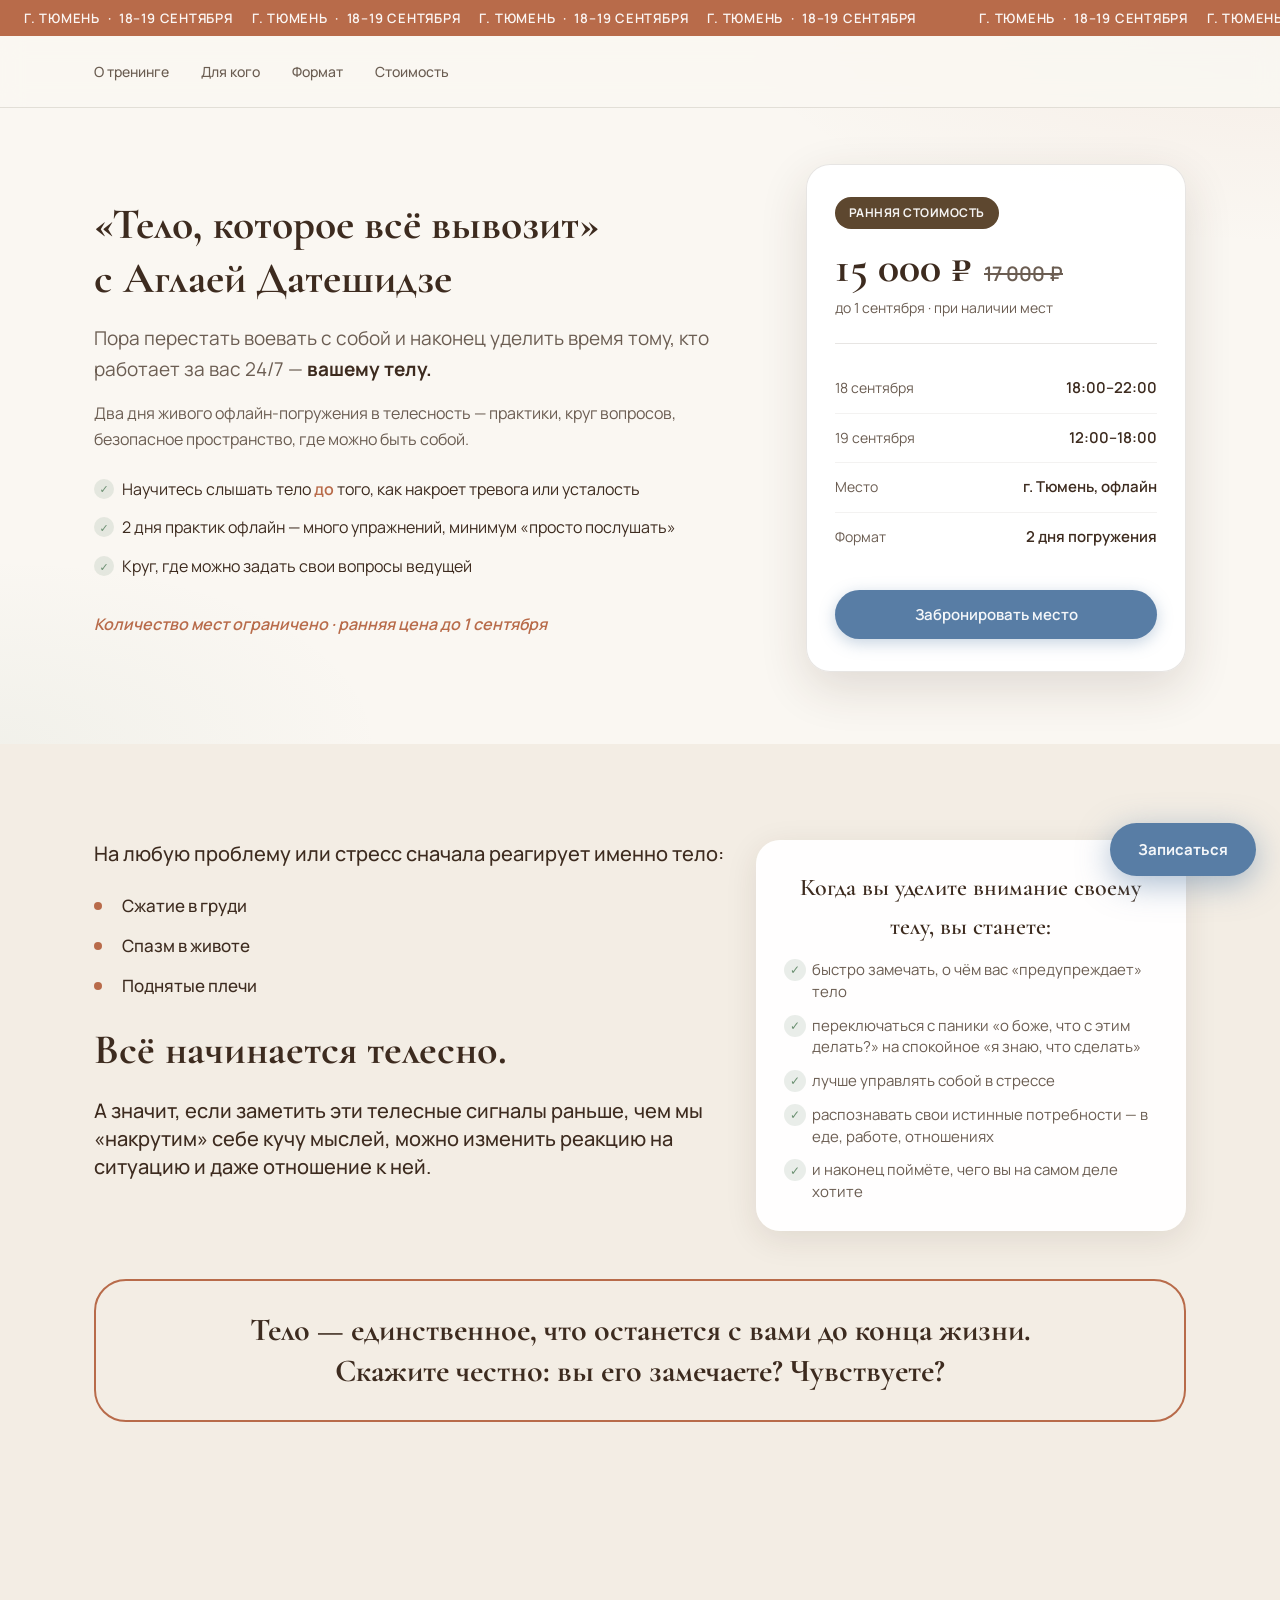
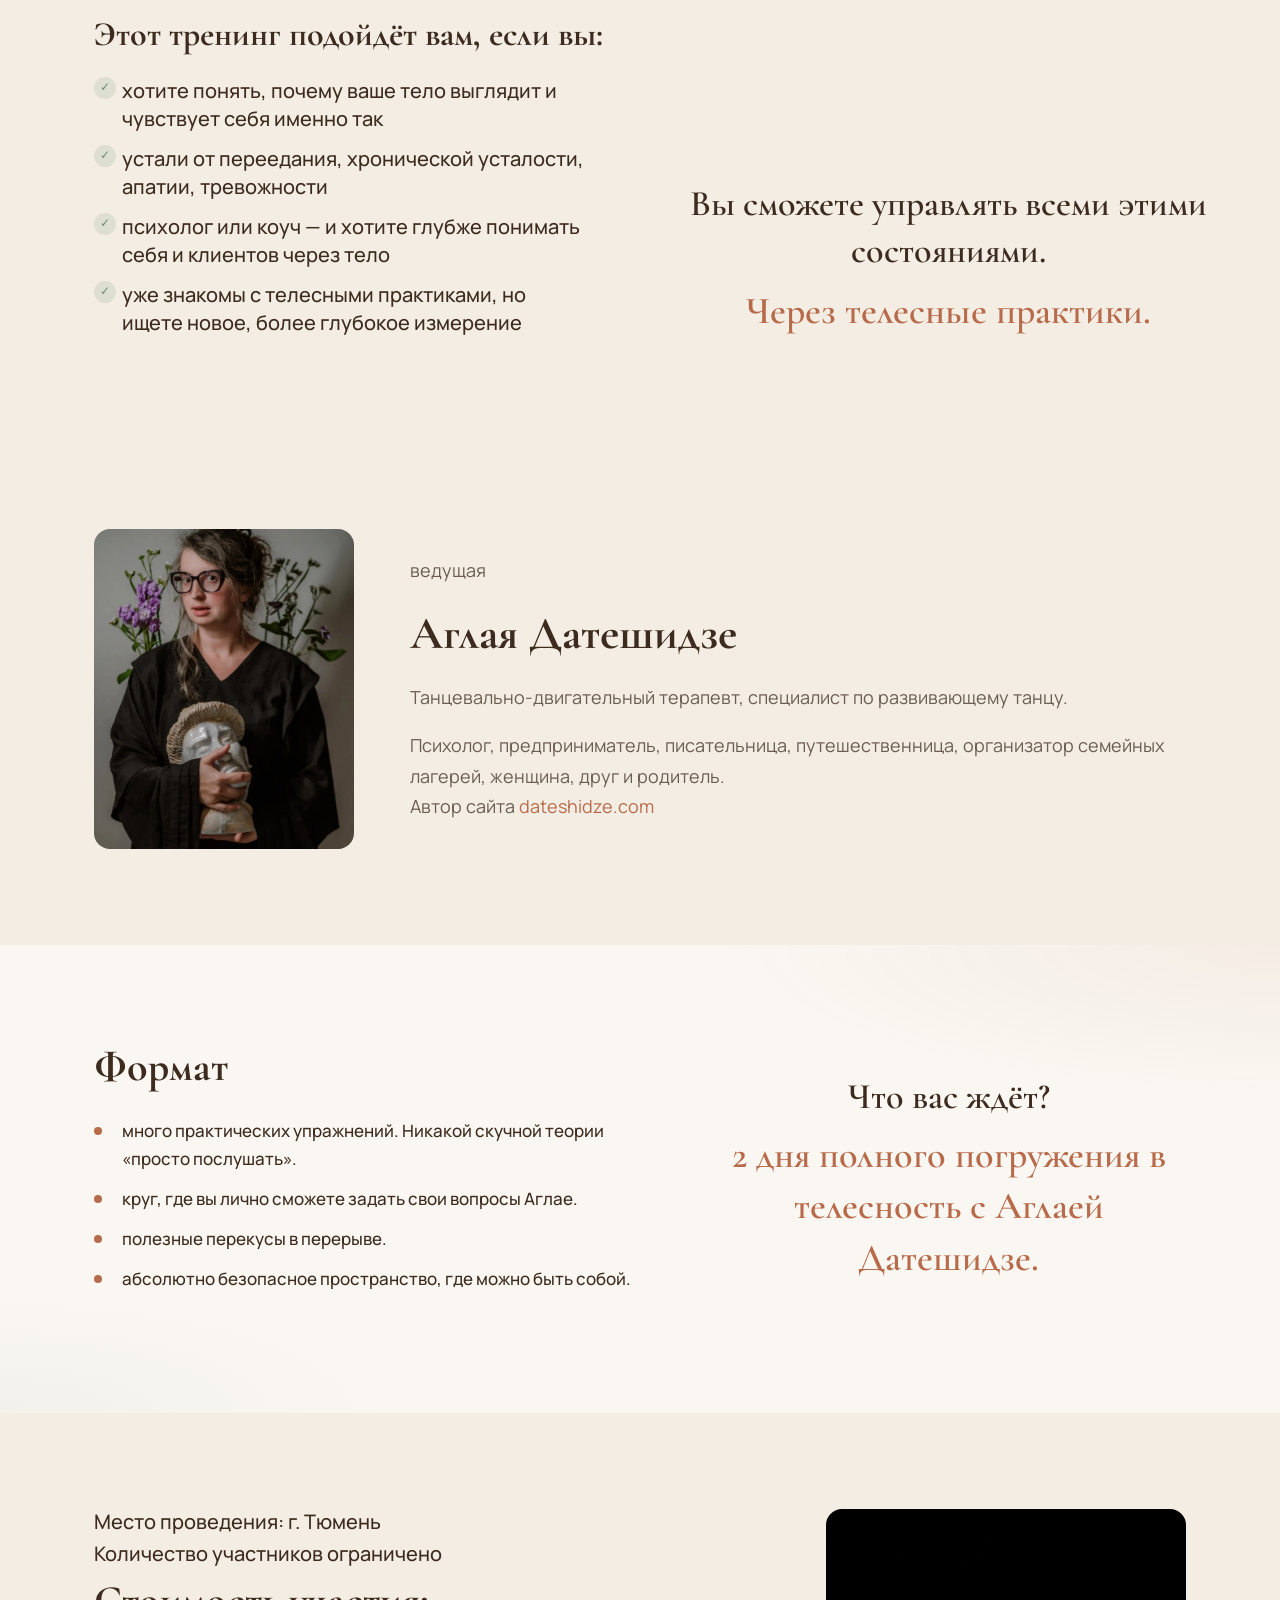
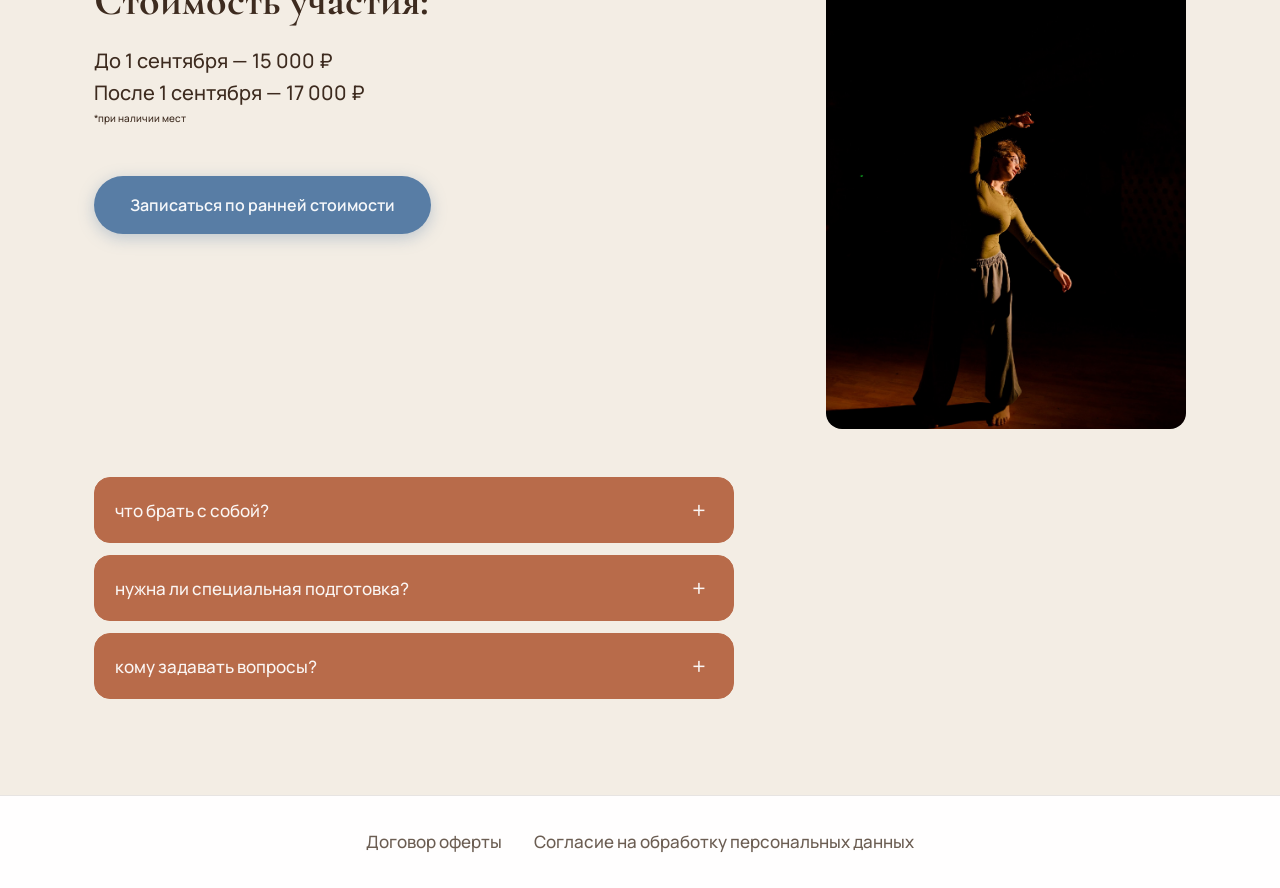
==== index.html @ 92bffe16 "Обновить блок Для кого, фото, favicon и мобильные правки." ====
<!DOCTYPE html>
<html lang="ru">
<head>
  <meta charset="UTF-8">
  <meta name="viewport" content="width=device-width, initial-scale=1.0">
  <title>Тело, которое всё вывозит — офлайн-тренинг в Тюмени | Аглая Датешидзе</title>
  <meta name="description" content="Офлайн-тренинг 18–19 сентября в Тюмени. Телесные практики с Аглаей Датешидзе. Ранняя стоимость 15 000 ₽ до 1 сентября.">
  <link rel="icon" href="favicon.png" type="image/png" sizes="32x32">
  <link rel="icon" href="favicon.svg" type="image/svg+xml">
  <link rel="apple-touch-icon" href="apple-touch-icon.png" sizes="180x180">
  <link rel="preconnect" href="https://fonts.googleapis.com">
  <link rel="preconnect" href="https://fonts.gstatic.com" crossorigin>
  <link href="https://fonts.googleapis.com/css2?family=Cormorant+Garamond:ital,wght@0,400;0,600;0,700;1,400&family=Manrope:wght@400;500;600;700&display=swap" rel="stylesheet">
  <link rel="stylesheet" href="styles.css">
</head>
<body>
  <div class="ticker" aria-hidden="true">
    <div class="ticker__track">
      <span>г. Тюмень &nbsp;·&nbsp; 18–19 сентября &nbsp;&nbsp;&nbsp; г. Тюмень &nbsp;·&nbsp; 18–19 сентября &nbsp;&nbsp;&nbsp; г. Тюмень &nbsp;·&nbsp; 18–19 сентября &nbsp;&nbsp;&nbsp; г. Тюмень &nbsp;·&nbsp; 18–19 сентября &nbsp;&nbsp;&nbsp;</span>
      <span>г. Тюмень &nbsp;·&nbsp; 18–19 сентября &nbsp;&nbsp;&nbsp; г. Тюмень &nbsp;·&nbsp; 18–19 сентября &nbsp;&nbsp;&nbsp; г. Тюмень &nbsp;·&nbsp; 18–19 сентября &nbsp;&nbsp;&nbsp; г. Тюмень &nbsp;·&nbsp; 18–19 сентября &nbsp;&nbsp;&nbsp;</span>
    </div>
  </div>

  <header class="header">
    <div class="container header__inner">
      <nav class="nav">
        <a href="#about">О тренинге</a>
        <a href="#for-whom">Для кого</a>
        <a href="#format">Формат</a>
        <a href="#price">Стоимость</a>
      </nav>
      <button class="burger" aria-label="Меню" aria-expanded="false">
        <span></span><span></span><span></span>
      </button>
    </div>
  </header>

  <main>
    <!-- Hero -->
    <section class="hero">
      <div class="container hero__grid">
        <div class="hero__main">
          <h1 class="hero__heading">
            <span class="hero__heading-title">«Тело, которое всё вывозит»</span>
            <span class="hero__heading-meta">с Аглаей Датешидзе</span>
          </h1>

          <p class="hero__hook">
            Пора перестать воевать с собой и наконец уделить время тому, кто работает за вас 24/7 — <strong>вашему телу.</strong>
          </p>
          <p class="hero__training-lead">
            Два дня живого офлайн-погружения в телесность — практики, круг вопросов, безопасное пространство, где можно быть собой.
          </p>

          <ul class="hero__benefits">
            <li>Научитесь слышать тело <em>до</em> того, как накроет тревога или усталость</li>
            <li>2 дня практик офлайн — много упражнений, минимум «просто послушать»</li>
            <li>Круг, где можно задать свои вопросы ведущей</li>
          </ul>
          <p class="hero__note">Количество мест ограничено · ранняя цена до 1 сентября</p>
        </div>

        <aside class="hero__card" aria-label="Информация о тренинге">
          <div class="hero__card-urgency">Ранняя стоимость</div>
          <div class="hero__card-price">
            <span class="hero__card-price-value">15 000 ₽</span>
            <span class="hero__card-price-old">17 000 ₽</span>
          </div>
          <p class="hero__card-price-note">до 1 сентября · при наличии мест</p>

          <div class="hero__card-divider"></div>

          <ul class="hero__card-details">
            <li>
              <span class="hero__card-label">18 сентября</span>
              <span class="hero__card-value">18:00–22:00</span>
            </li>
            <li>
              <span class="hero__card-label">19 сентября</span>
              <span class="hero__card-value">12:00–18:00</span>
            </li>
            <li>
              <span class="hero__card-label">Место</span>
              <span class="hero__card-value">г. Тюмень, офлайн</span>
            </li>
            <li>
              <span class="hero__card-label">Формат</span>
              <span class="hero__card-value">2 дня погружения</span>
            </li>
          </ul>

          <button class="btn btn--primary btn--full hero__card-cta" data-open-modal>Забронировать место</button>
        </aside>
      </div>
    </section>

    <!-- Body signals -->
    <section class="section section--cream" id="about">
      <div class="container">
        <div class="two-col two-col--about">
          <div>
            <p class="section__lead about__signals-lead">На любую проблему или стресс сначала реагирует именно тело:</p>
            <ul class="symptoms">
              <li>Сжатие в груди</li>
              <li>Спазм в животе</li>
              <li>Поднятые плечи</li>
            </ul>
            <h2 class="section__title">Всё начинается телесно.</h2>
            <p class="section__text about__signals-text">
              А значит, если заметить эти телесные сигналы раньше, чем мы «накрутим» себе кучу мыслей,
              можно изменить реакцию на ситуацию и даже отношение к ней.
            </p>
          </div>
          <div class="benefits">
            <h3 class="benefits__title">Когда вы уделите внимание своему телу, вы станете:</h3>
            <ul class="benefits__list">
              <li>быстро замечать, о чём вас «предупреждает» тело</li>
              <li>переключаться с паники «о боже, что с этим делать?» на спокойное «я знаю, что сделать»</li>
              <li>лучше управлять собой в стрессе</li>
              <li>распознавать свои истинные потребности — в еде, работе, отношениях</li>
              <li>и наконец поймёте, чего вы на самом деле хотите</li>
            </ul>
          </div>
        </div>
        <p class="section__highlight">
          Тело — единственное, что останется с вами до конца жизни.<br>
          Скажите честно: вы его замечаете? Чувствуете?
        </p>
      </div>
    </section>

    <!-- For whom -->
    <section class="section section--cream" id="for-whom">
      <div class="container">
        <div class="two-col two-col--about">
          <div class="benefits">
            <h2 class="section__title for-whom__title">Этот тренинг подойдёт вам, если вы:</h2>
            <ul class="benefits__list">
              <li>хотите понять, почему ваше тело выглядит и чувствует себя именно так</li>
              <li>устали от переедания, хронической усталости, апатии, тревожности</li>
              <li>психолог или коуч — и хотите глубже понимать себя и клиентов через тело</li>
              <li>уже знакомы с телесными практиками, но ищете новое, более глубокое измерение</li>
            </ul>
          </div>
          <div class="benefits">
            <div class="for-whom__aside">
              <p class="for-whom__lead">
                <span class="for-whom__lead-line">Вы сможете управлять всеми этими состояниями.</span>
                <span class="for-whom__lead-accent">Через телесные практики.</span>
              </p>
            </div>
          </div>
        </div>
      </div>
    </section>

    <!-- Host -->
    <section class="section section--cream" id="host">
      <div class="container">
        <div class="trainer">
          <img
            class="trainer__photo"
            src="asstes/ea8ab05f-acf3-4a86-8674-38b4af8fc51d.jpg"
            alt="Аглая Датешидзе — танцевально-двигательный терапевт"
            width="520"
            height="640"
            loading="lazy"
          >
          <div class="trainer__info">
            <p class="trainer__desc trainer__label">ведущая</p>
            <h2 class="trainer__name">Аглая Датешидзе</h2>
            <p class="trainer__role">Танцевально-двигательный терапевт, специалист по развивающему танцу.</p>
            <p class="trainer__desc">
              Психолог, предприниматель, писательница, путешественница, организатор семейных лагерей, женщина, друг и родитель.
            </p>
            <p class="trainer__desc">
              Автор сайта <a href="https://dateshidze.com" target="_blank" rel="noopener">dateshidze.com</a>
            </p>
          </div>
        </div>
      </div>
    </section>

    <!-- Format -->
    <section class="section section--hero-bg" id="format">
      <div class="container">
        <div class="format-grid">
          <div>
            <h2 class="section__title">Формат</h2>
            <ul class="symptoms">
              <li>много практических упражнений. Никакой скучной теории «просто послушать».</li>
              <li>круг, где вы лично сможете задать свои вопросы Аглае.</li>
              <li>полезные перекусы в перерыве.</li>
              <li>абсолютно безопасное пространство, где можно быть собой.</li>
            </ul>
          </div>
          <div class="format-teaser">
            <p class="for-whom__lead">
              <span class="for-whom__lead-line">Что вас ждёт?</span>
              <span class="for-whom__lead-accent">2 дня полного погружения в телесность с Аглаей Датешидзе.</span>
            </p>
          </div>
        </div>
      </div>
    </section>

    <!-- Price -->
    <section class="section section--price" id="price">
      <div class="container">
        <div class="price-grid">
          <div class="price-block">
            <p class="section__text">Место проведения: г. Тюмень</p>
            <p class="section__text">Количество участников ограничено</p>
            <h2 class="section__title">Стоимость участия:</h2>
            <p class="section__text">До 1 сентября — 15 000 ₽</p>
            <p class="section__text">После 1 сентября — 17 000 ₽</p>
            <p class="section__text price-block__note">*при наличии мест</p>
            <button class="btn btn--primary btn--lg" data-open-modal>Записаться по ранней стоимости</button>
          </div>
          <img
            class="price-block__figure reveal-accent"
            src="asstes/AGL_2365_resized.jpg"
            alt="Телесная практика на тренинге"
            width="1707"
            height="2560"
            loading="lazy"
          >
        </div>

        <div class="prep-accordions" id="preparation">
          <div class="prep-accordion">
            <button
              type="button"
              class="prep-accordion__trigger"
              aria-expanded="false"
              aria-controls="prep-panel-what"
              id="prep-trigger-what"
            >
              <span class="prep-accordion__label">что брать с собой?</span>
              <span class="prep-accordion__icon" aria-hidden="true">+</span>
            </button>
            <div class="prep-accordion__panel" id="prep-panel-what" role="region" aria-labelledby="prep-trigger-what" aria-hidden="true">
              <div class="prep-accordion__panel-inner">
                <ul class="prep-list">
                  <li>Одежду, в которой удобно валяться на полу;</li>
                  <li>Одежду слоями, чтобы можно было снимать и одевать, если будет жарко или холодно;</li>
                  <li>Теплые носки, если будет прохладно;</li>
                  <li>Блокнот, ручку для записей;</li>
                  <li>Перекус по желанию;</li>
                </ul>
              </div>
            </div>
          </div>

          <div class="prep-accordion">
            <button
              type="button"
              class="prep-accordion__trigger"
              aria-expanded="false"
              aria-controls="prep-panel-prep"
              id="prep-trigger-prep"
            >
              <span class="prep-accordion__label">нужна ли специальная подготовка?</span>
              <span class="prep-accordion__icon" aria-hidden="true">+</span>
            </button>
            <div class="prep-accordion__panel" id="prep-panel-prep" role="region" aria-labelledby="prep-trigger-prep" aria-hidden="true">
              <div class="prep-accordion__panel-inner">
                <ul class="prep-list">
                  <li>Специальной подготовки не нужно.</li>
                  <li>Не важно, какое у вас тело</li>
                  <li>Приходите таким, какой вы есть.</li>
                </ul>
              </div>
            </div>
          </div>

          <div class="prep-accordion">
            <button
              type="button"
              class="prep-accordion__trigger"
              aria-expanded="false"
              aria-controls="prep-panel-contact"
              id="prep-trigger-contact"
            >
              <span class="prep-accordion__label">кому задавать вопросы?</span>
              <span class="prep-accordion__icon" aria-hidden="true">+</span>
            </button>
            <div class="prep-accordion__panel" id="prep-panel-contact" role="region" aria-labelledby="prep-trigger-contact" aria-hidden="true">
              <div class="prep-accordion__panel-inner">
                <div class="prep-contact">
                  <p class="prep-contact__name">Аида Баймухаметова</p>
                  <a href="tel:+79829878030" class="prep-contact__phone">+7 982 987 8030</a>
                  <p class="prep-contact__messengers">
                    <a href="https://max.ru/u/f9LHodD0cOL-YbWj7SKU2B9SWe9PIhrNJ-Nbiwx6v4zHyWGRqbcceXVWKBo" target="_blank" rel="noopener">MAX</a>
                    <span class="prep-contact__sep">|</span>
                    <a href="https://vk.ru/id412170144" target="_blank" rel="noopener">ВК</a>
                  </p>
                </div>
              </div>
            </div>
          </div>
        </div>
      </div>
    </section>
  </main>

  <footer class="footer">
    <div class="container footer__inner">
      <nav class="footer__links">
        <a href="offer.html">Договор оферты</a>
        <a href="privacy.html">Согласие на обработку персональных данных</a>
      </nav>
    </div>
  </footer>

  <!-- Floating CTA -->
  <button class="floating-cta" data-open-modal aria-label="Записаться на тренинг">
    Записаться
  </button>

  <!-- Modal -->
  <div class="modal" id="registration-modal" aria-hidden="true">
    <div class="modal__overlay" data-close-modal></div>
    <div class="modal__dialog" role="dialog" aria-labelledby="modal-title">
      <button class="modal__close" data-close-modal aria-label="Закрыть">&times;</button>
      <h2 id="modal-title" class="modal__title">Записаться на тренинг</h2>
      <p class="modal__subtitle">«Тело, которое всё вывозит» — 18–19 сентября, Тюмень</p>
      <p class="modal__hint">Выберите удобный мессенджер для связи</p>
      <div class="messenger-picker">
        <a class="messenger-btn messenger-btn--max" data-messenger="max" target="_blank" rel="noopener noreferrer" hidden>
          <span class="messenger-btn__icon messenger-btn__icon--brand" aria-hidden="true">
            <img src="asstes/max-logo.png" alt="" width="44" height="44" loading="lazy">
          </span>
          MAX
        </a>
        <a class="messenger-btn messenger-btn--vk" data-messenger="vk" target="_blank" rel="noopener noreferrer" hidden>
          <span class="messenger-btn__icon messenger-btn__icon--brand" aria-hidden="true">
            <img src="asstes/vk-messenger.svg" alt="" width="44" height="44" loading="lazy">
          </span>
          ВКонтакте
        </a>
      </div>
    </div>
  </div>

  <div class="booking-toast" id="booking-toast" role="status" aria-live="polite" hidden></div>

  <script src="config.js"></script>
  <script src="script.js"></script>
</body>
</html>
---- styles.css ----
/* ===== Variables ===== */
:root {
  --color-bg: #faf7f2;
  --color-bg-cream: #f3ede4;
  --color-primary: #b86b4a;
  --color-primary-dark: #9a5638;
  --color-primary-light: #d4957a;
  --color-accent: #6b8f71;
  --color-accent-light: #8fb396;
  --color-text: #3d2b1f;
  --color-text-muted: #6b5d52;
  --color-white: rgba(255, 255, 255, 0.94);
  --color-border: rgba(61, 43, 31, 0.12);

  --color-register: #587DA5;
  --color-register-dark: #4a6d92;
  --color-early: #5D472F;
  --color-early-dark: #4a3826;

  --font-heading: 'Cormorant Garamond', Georgia, serif;
  --font-body: 'Manrope', system-ui, sans-serif;

  --radius-sm: 8px;
  --radius-md: 16px;
  --radius-lg: 24px;
  --radius-full: 9999px;

  --shadow-sm: 0 2px 8px rgba(61, 43, 31, 0.06);
  --shadow-md: 0 8px 32px rgba(61, 43, 31, 0.1);
  --shadow-lg: 0 16px 48px rgba(61, 43, 31, 0.14);

  --ticker-height: 36px;
  --header-height: 72px;
  --transition: 0.3s ease;
}
/* ===== Reset ===== */
*, *::before, *::after {
  box-sizing: border-box;
  margin: 0;
  padding: 0;
}

html {
  scroll-behavior: smooth;
  scroll-padding-top: calc(var(--ticker-height) + var(--header-height));
  overflow-x: clip;
}

body {
  font-family: var(--font-body);
  font-size: 16px;
  line-height: 1.65;
  color: var(--color-text);
  background-color: var(--color-bg);
  -webkit-font-smoothing: antialiased;
  min-height: 100vh;
  padding-bottom: env(safe-area-inset-bottom, 0);
}

body:not(:has(.ticker)) {
  --ticker-height: 0px;
}

img {
  max-width: 100%;
  display: block;
}

a {
  color: var(--color-primary);
  text-decoration: none;
  transition: color var(--transition);
}

a:hover {
  color: var(--color-primary-dark);
}

ul {
  list-style: none;
}

button {
  font-family: inherit;
  cursor: pointer;
  border: none;
  background: none;
}

.container {
  width: 100%;
  max-width: 1140px;
  margin: 0 auto;
  padding: 0 24px;
}

/* ===== Buttons ===== */
.btn {
  display: inline-flex;
  align-items: center;
  justify-content: center;
  gap: 8px;
  padding: 14px 28px;
  font-size: 15px;
  font-weight: 600;
  border-radius: var(--radius-full);
  transition: all var(--transition);
  white-space: nowrap;
}

.btn--lg {
  padding: 18px 36px;
  font-size: 16px;
}

.btn--full {
  width: 100%;
}

.btn--primary {
  background: var(--color-register);
  color: var(--color-white);
  box-shadow: 0 4px 16px rgba(88, 125, 165, 0.35);
}

.btn--primary:hover {
  background: var(--color-register-dark);
  transform: translateY(-2px);
  box-shadow: 0 6px 24px rgba(88, 125, 165, 0.45);
  color: var(--color-white);
}

/* ===== Ticker ===== */
.ticker {
  position: fixed;
  top: 0;
  left: 0;
  right: 0;
  z-index: 110;
  height: var(--ticker-height);
  background: var(--color-primary);
  color: var(--color-white);
  overflow: hidden;
}

.ticker__track {
  display: flex;
  width: max-content;
  animation: ticker 20s linear infinite;
}

.ticker__track span {
  flex-shrink: 0;
  padding: 0 24px;
  line-height: var(--ticker-height);
  font-size: 13px;
  font-weight: 600;
  letter-spacing: 0.06em;
  text-transform: uppercase;
  white-space: nowrap;
}

@keyframes ticker {
  0% { transform: translateX(0); }
  100% { transform: translateX(-50%); }
}

/* ===== Header ===== */
.header {
  position: fixed;
  top: var(--ticker-height);
  left: 0;
  right: 0;
  z-index: 100;
  height: var(--header-height);
  background: rgba(250, 247, 242, 0.88);
  backdrop-filter: blur(12px);
  -webkit-backdrop-filter: blur(12px);
  border-bottom: 1px solid var(--color-border);
}
.header__inner {
  display: flex;
  align-items: center;
  justify-content: space-between;
  height: 100%;
}

.nav {
  display: flex;
  gap: 32px;
}

.nav a {
  font-size: 14px;
  font-weight: 500;
  color: var(--color-text-muted);
}

.nav a:hover {
  color: var(--color-primary);
}

.burger {
  display: none;
  flex-direction: column;
  gap: 5px;
  padding: 8px;
}

.burger span {
  display: block;
  width: 24px;
  height: 2px;
  background: var(--color-text);
  transition: var(--transition);
}

/* ===== Hero ===== */
.hero {
  position: relative;
  padding: calc(var(--ticker-height) + var(--header-height) + 56px) 0 72px;
  background:
    radial-gradient(ellipse 80% 60% at 100% 0%, rgba(184, 107, 74, 0.08) 0%, transparent 55%),
    radial-gradient(ellipse 60% 50% at 0% 100%, rgba(107, 143, 113, 0.06) 0%, transparent 50%);
}

.hero__grid {
  display: grid;
  grid-template-columns: 1.15fr minmax(300px, 380px);
  gap: 48px;
  align-items: center;
}

.hero__main {
  max-width: 640px;
  container-type: inline-size;
}

.hero__heading {
  font-family: var(--font-heading);
  font-weight: 700;
  line-height: 1.15;
  color: var(--color-text);
  margin-bottom: 20px;
}

.hero__heading-title,
.hero__heading-meta {
  display: block;
  font-family: inherit;
  font-weight: inherit;
  color: inherit;
  font-size: clamp(17px, 6.8cqi, 44px);
  white-space: nowrap;
}

.hero__heading-title {
  margin-bottom: 4px;
}

.hero__hook {
  font-size: clamp(17px, 2.2vw, 19px);
  line-height: 1.65;
  color: var(--color-text-muted);
  margin-bottom: 14px;
}

.hero__hook strong {
  color: var(--color-text);
  font-weight: 700;
}

.hero__training-lead {
  font-size: 16px;
  line-height: 1.65;
  color: var(--color-text-muted);
  margin-bottom: 24px;
}

.hero__benefits {
  margin-bottom: 32px;
}

.hero__benefits li {
  position: relative;
  padding-left: 28px;
  margin-bottom: 14px;
  font-size: 16px;
  line-height: 1.55;
  color: var(--color-text);
}

.hero__benefits li::before {
  content: '✓';
  position: absolute;
  left: 0;
  top: 2px;
  width: 20px;
  height: 20px;
  display: flex;
  align-items: center;
  justify-content: center;
  background: rgba(107, 143, 113, 0.15);
  color: var(--color-accent);
  font-size: 11px;
  font-weight: 700;
  border-radius: 50%;
}

.hero__benefits em {
  color: var(--color-primary);
  font-style: normal;
  font-weight: 600;
}

.hero__note {
  font-size: 16px;
  font-weight: 600;
  font-style: italic;
  color: var(--color-primary);
}

.hero__card {
  background: var(--color-white);
  border: 1px solid var(--color-border);
  border-radius: var(--radius-lg);
  padding: 32px 28px;
  box-shadow: var(--shadow-lg);
}

.hero__card-urgency {
  display: inline-block;
  padding: 6px 14px;
  margin-bottom: 16px;
  background: var(--color-early);
  color: var(--color-white);
  font-size: 12px;
  font-weight: 700;
  letter-spacing: 0.04em;
  text-transform: uppercase;
  border-radius: var(--radius-full);
}

.hero__card-price {
  display: flex;
  align-items: baseline;
  gap: 12px;
  margin-bottom: 6px;
}

.hero__card-price-value {
  font-family: var(--font-heading);
  font-size: 44px;
  font-weight: 700;
  line-height: 1;
  color: var(--color-text);
}

.hero__card-price-old {
  font-size: 20px;
  font-weight: 600;
  color: var(--color-text-muted);
  text-decoration: line-through;
}

.hero__card-price-note {
  font-size: 14px;
  color: var(--color-text-muted);
  margin-bottom: 24px;
}

.hero__card-divider {
  height: 1px;
  background: var(--color-border);
  margin-bottom: 20px;
}

.hero__card-details {
  margin-bottom: 24px;
}

.hero__card-details li {
  display: flex;
  justify-content: space-between;
  align-items: baseline;
  gap: 16px;
  padding: 12px 0;
  border-bottom: 1px solid rgba(61, 43, 31, 0.06);
}

.hero__card-details li:last-child {
  border-bottom: none;
}

.hero__card-label {
  font-size: 14px;
  color: var(--color-text-muted);
}

.hero__card-value {
  font-size: 15px;
  font-weight: 600;
  text-align: right;
  color: var(--color-text);
}

.hero__card-cta {
  margin-top: 4px;
}

/* ===== Sections ===== */
.section {
  padding: 96px 0;
  background: transparent;
}

.section--cream {
  background: var(--color-bg-cream);
}

.section--hero-bg {
  background:
    radial-gradient(ellipse 80% 60% at 100% 0%, rgba(184, 107, 74, 0.08) 0%, transparent 55%),
    radial-gradient(ellipse 60% 50% at 0% 100%, rgba(107, 143, 113, 0.06) 0%, transparent 50%);
}

.section--price {
  background: var(--color-bg-cream);
}

.section__title {
  font-family: var(--font-heading);
  font-size: clamp(28px, 4vw, 42px);
  font-weight: 700;
  line-height: 1.25;
  margin-bottom: 20px;
}

.section__lead {
  font-size: 18px;
  color: var(--color-text-muted);
  margin-bottom: 16px;
}

.about__signals-lead,
.about__signals-text {
  font-size: 20px;
  font-weight: 500;
  line-height: 1.4;
  color: var(--color-text);
}

.about__signals-lead {
  white-space: nowrap;
}

.section__text {
  font-size: 17px;
  color: var(--color-text-muted);
  margin-bottom: 16px;
}

.section__text.about__signals-text {
  font-size: 20px;
  color: var(--color-text);
}

.section__text em {
  color: var(--color-primary);
  font-style: normal;
  font-weight: 600;
}

.section__highlight {
  margin-top: 48px;
  padding: 28px 36px;
  text-align: center;
  font-family: var(--font-heading);
  font-size: clamp(22px, 2.8vw, 32px);
  font-weight: 700;
  line-height: 1.3;
  color: var(--color-text);
  background: var(--color-bg-cream);
  border: 2px solid var(--color-primary);
  border-radius: 32px;
  box-shadow: none;
  backdrop-filter: none;
}
.two-col {
  display: grid;
  grid-template-columns: 1fr 1fr;
  gap: 48px;
  align-items: start;
}

.two-col--about {
  grid-template-columns: 1fr 1.15fr;
  gap: 32px;
  align-items: stretch;
}

/* ===== Symptoms & Benefits ===== */
.symptoms {
  margin: 24px 0;
}

.symptoms li {
  position: relative;
  padding-left: 28px;
  margin-bottom: 12px;
  font-size: 17px;
  font-weight: 500;
}

.symptoms li::before {
  content: '';
  position: absolute;
  left: 0;
  top: 10px;
  width: 8px;
  height: 8px;
  background: var(--color-primary);
  border-radius: 50%;
}

.benefits {
  display: flex;
  flex-direction: column;
  justify-content: center;
  height: 100%;
  background: var(--color-white);
  padding: 28px 28px;
  border-radius: var(--radius-lg);
  box-shadow: var(--shadow-md);
  backdrop-filter: blur(6px);
}

#for-whom .benefits {
  background: transparent;
  box-shadow: none;
  backdrop-filter: none;
  padding: 0;
}

#for-whom .benefits:first-child {
  container-type: inline-size;
}

.for-whom__title {
  white-space: nowrap;
  font-size: clamp(21px, 7cqi, 34px);
}

#for-whom .benefits__list li {
  font-size: 20px;
  font-weight: 500;
  line-height: 1.4;
  color: var(--color-text);
}

.benefits__title {
  font-family: var(--font-heading);
  font-size: 24px;
  font-weight: 600;
  text-align: center;
  margin-bottom: 12px;
  color: var(--color-text);
}

.benefits__list {
  display: grid;
  grid-template-columns: 1fr;
  gap: 12px;
}

.benefits__list li {
  position: relative;
  padding-left: 28px;
  margin-bottom: 0;
  font-size: 15px;
  line-height: 1.45;
  color: var(--color-text-muted);
}

.benefits__list li::before {
  content: '✓';
  position: absolute;
  left: 0;
  top: 0;
  width: 22px;
  height: 22px;
  display: flex;
  align-items: center;
  justify-content: center;
  background: rgba(107, 143, 113, 0.15);
  color: var(--color-accent);
  font-size: 12px;
  font-weight: 700;
  border-radius: 50%;
}

#for-whom .benefits:last-child {
  display: flex;
  justify-content: flex-end;
  align-items: center;
}

.for-whom__aside {
  display: flex;
  align-items: center;
  justify-content: center;
  width: 100%;
  max-width: 560px;
  margin-left: clamp(36px, 7vw, 72px);
  margin-right: -20px;
}

#for-whom .for-whom__lead {
  font-size: clamp(24px, 3.2vw, 36px);
  line-height: 1.3;
  gap: 12px;
}

.for-whom__lead {
  font-family: var(--font-heading);
  font-size: clamp(18px, 2.2vw, 24px);
  font-weight: 600;
  line-height: 1.35;
  color: var(--color-text);
  text-align: center;
  align-self: center;
  margin: 0;
  display: flex;
  flex-direction: column;
  gap: 8px;
  opacity: 0;
  transform: translateY(16px);
  transition: opacity 1.8s ease, transform 1.8s ease;
}

.for-whom__lead.is-visible {
  opacity: 1;
  transform: translateY(0);
  animation: for-whom-lead-float 4s ease-in-out 1.8s infinite;
}

.for-whom__lead-line {
  display: block;
}

.for-whom__lead.is-visible .for-whom__lead-line {
  animation: for-whom-line-glow 3.5s ease-in-out 2s infinite;
}

.for-whom__lead-accent {
  display: block;
  font-size: 1.06em;
  color: var(--color-primary);
  opacity: 0;
  transform: translateY(10px);
  transition: opacity 1.2s ease 0.45s, transform 1.2s ease 0.45s;
}

.for-whom__lead.is-visible .for-whom__lead-accent {
  opacity: 1;
  transform: translateY(0);
  animation: for-whom-accent-pulse 2.8s ease-in-out 1.2s infinite;
}

@keyframes for-whom-lead-float {
  0%, 100% { transform: translateY(0); }
  50% { transform: translateY(-8px); }
}

@keyframes for-whom-line-glow {
  0%, 100% { opacity: 1; }
  50% { opacity: 0.78; }
}

@keyframes for-whom-accent-pulse {
  0%, 100% {
    text-shadow: 0 0 0 rgba(184, 107, 74, 0);
    transform: translateY(0) scale(1);
  }
  50% {
    text-shadow: 0 6px 32px rgba(184, 107, 74, 0.55);
    transform: translateY(-5px) scale(1.06);
  }
}

/* ===== Format grid ===== */
.format-grid {
  display: grid;
  grid-template-columns: 1.2fr 1fr;
  gap: 48px;
  align-items: start;
}

.format-teaser {
  display: flex;
  flex-direction: column;
  justify-content: center;
  align-self: center;
  padding: 8px 0;
}

.format-teaser .for-whom__lead {
  margin-left: 0;
  margin-right: 0;
  max-width: 33ch;
  font-size: clamp(27px, 3.3vw, 36px);
}

/* ===== Preparation ===== */
.prep-accordions {
  display: flex;
  flex-direction: column;
  gap: 12px;
  max-width: 640px;
  margin: 48px 0 0;
}

.prep-accordion__trigger {
  display: flex;
  align-items: center;
  justify-content: space-between;
  gap: 16px;
  width: 100%;
  padding: 18px 20px;
  background: var(--color-primary);
  border: 1px solid var(--color-primary);
  border-radius: var(--radius-md);
  font-size: 17px;
  font-weight: 500;
  color: var(--color-white);
  text-align: left;
  transition: background var(--transition), border-color var(--transition), box-shadow var(--transition);
}

.prep-accordion__trigger:hover {
  background: var(--color-primary-dark);
  border-color: var(--color-primary-dark);
  box-shadow: var(--shadow-sm);
}

.prep-accordion__label {
  flex: 1;
}

.prep-accordion__icon {
  flex-shrink: 0;
  width: 28px;
  height: 28px;
  display: flex;
  align-items: center;
  justify-content: center;
  font-size: 24px;
  font-weight: 400;
  line-height: 1;
  color: var(--color-white);
  transition: transform var(--transition);
}

.prep-accordion.is-open .prep-accordion__icon {
  transform: rotate(45deg);
}

.prep-accordion__panel {
  display: grid;
  grid-template-rows: 0fr;
  transition: grid-template-rows var(--transition);
}

.prep-accordion.is-open .prep-accordion__panel {
  grid-template-rows: 1fr;
}

.prep-accordion__panel-inner {
  overflow: hidden;
}

.prep-list {
  padding-top: 16px;
}

.prep-list li {
  position: relative;
  padding-left: 36px;
  margin-bottom: 12px;
  font-size: 17px;
  line-height: 1.45;
  color: var(--color-text-muted);
}

.prep-list li:last-child {
  margin-bottom: 0;
}

.prep-list li::before {
  content: '✓';
  position: absolute;
  left: 0;
  top: 0;
  width: 24px;
  height: 24px;
  display: flex;
  align-items: center;
  justify-content: center;
  background: rgba(107, 143, 113, 0.15);
  color: var(--color-accent);
  font-size: 12px;
  font-weight: 700;
  border-radius: 50%;
}

.prep-contact {
  padding-top: 16px;
  display: flex;
  flex-direction: column;
  gap: 8px;
}

.prep-contact__name {
  font-size: 17px;
  font-weight: 600;
  color: var(--color-text);
}

.prep-contact__phone {
  font-size: 17px;
  font-weight: 500;
  color: var(--color-primary);
}

.prep-contact__messengers {
  font-size: 17px;
  color: var(--color-text-muted);
}

.prep-contact__messengers a {
  font-weight: 600;
  color: var(--color-accent);
}

.prep-contact__sep {
  margin: 0 6px;
  color: var(--color-text-muted);
}

/* ===== Trainer ===== */
.trainer {
  display: flex;
  gap: 56px;
  align-items: center;
  padding: 0;
}
.trainer__photo {
  width: 260px;
  height: 320px;
  border-radius: var(--radius-md);
  flex-shrink: 0;
  object-fit: cover;
  object-position: center center;
  filter: brightness(1.1);
  overflow: hidden;
}

.trainer__label {
  color: var(--color-primary-dark);
  margin-bottom: 10px;
}

.trainer__name {
  font-family: var(--font-heading);
  font-size: 46px;
  font-weight: 700;
  margin-bottom: 10px;
}

.trainer__role {
  font-size: 18px;
  color: var(--color-text-muted);
  line-height: 1.7;
  margin-bottom: 18px;
}

.trainer__desc {
  font-size: 18px;
  color: var(--color-text-muted);
  line-height: 1.7;
}

/* ===== Price ===== */
.price-grid {
  display: grid;
  grid-template-columns: 1fr minmax(220px, 360px);
  gap: 32px 48px;
  align-items: start;
}

.price-block {
  max-width: 640px;
}

.price-block__figure {
  width: 100%;
  height: auto;
  max-height: min(520px, 62vh);
  object-fit: cover;
  object-position: center center;
  display: block;
  justify-self: end;
  border-radius: var(--radius-md);
  overflow: hidden;
}

.reveal-accent {
  opacity: 0;
  transform: translateY(10px);
  transition: opacity 1.2s ease 0.45s, transform 1.2s ease 0.45s;
}

.reveal-accent.is-visible {
  opacity: 1;
  transform: translateY(0);
  animation: for-whom-accent-pulse 2.8s ease-in-out 1.2s infinite;
}

.price-block .section__title {
  margin-top: 8px;
}

.price-block .section__text {
  font-size: 20px;
  font-weight: 500;
  line-height: 1.3;
  color: var(--color-text);
  margin-bottom: 6px;
}

.price-block .section__text.price-block__note {
  font-size: 10px;
  line-height: 1.2;
  margin-bottom: 12px;
}

.price-block .btn {
  margin-top: 40px;
}

/* ===== Footer ===== */
.footer {
  padding: 32px 0;
  background: var(--color-white);
  border-top: 1px solid var(--color-border);
}

.footer__inner {
  display: flex;
  justify-content: center;
  align-items: center;
  flex-wrap: wrap;
  gap: 16px;
}

.footer__copy {
  font-size: 13px;
  color: var(--color-text-muted);
}

.footer__links {
  display: flex;
  gap: 32px;
}

.footer__links a {
  font-size: 17px;
  font-weight: 500;
  color: var(--color-text-muted);
}

.footer__links a:hover {
  color: var(--color-primary);
}

/* ===== Floating CTA ===== */
.floating-cta {
  position: fixed;
  bottom: 24px;
  right: 24px;
  z-index: 90;
  padding: 16px 28px;
  background: var(--color-register);
  color: var(--color-white);
  font-size: 15px;
  font-weight: 700;
  border-radius: var(--radius-full);
  box-shadow: 0 8px 32px rgba(88, 125, 165, 0.5);
  transition: all var(--transition);
  animation: floatIn 0.6s ease 1s both;
}

.floating-cta:hover {
  background: var(--color-register-dark);
  transform: translateY(-3px) scale(1.05);
  box-shadow: 0 12px 40px rgba(88, 125, 165, 0.6);
}

@keyframes floatIn {
  from {
    opacity: 0;
    transform: translateY(20px);
  }
  to {
    opacity: 1;
    transform: translateY(0);
  }
}

/* ===== Modal ===== */
.modal {
  position: fixed;
  inset: 0;
  z-index: 200;
  display: flex;
  align-items: center;
  justify-content: center;
  padding: 24px;
  opacity: 0;
  visibility: hidden;
  transition: all var(--transition);
}

.modal.is-open {
  opacity: 1;
  visibility: visible;
}

.modal__overlay {
  position: absolute;
  inset: 0;
  background: rgba(44, 36, 25, 0.6);
  backdrop-filter: blur(4px);
}

.modal__dialog {
  position: relative;
  width: 100%;
  max-width: 480px;
  max-height: 90vh;
  overflow-y: auto;
  background: rgba(255, 255, 255, 0.98);
  border-radius: var(--radius-lg);
  padding: 40px;
  box-shadow: var(--shadow-lg);
  transform: translateY(20px) scale(0.97);
  transition: transform var(--transition);
  backdrop-filter: blur(12px);
}
.modal.is-open .modal__dialog {
  transform: translateY(0) scale(1);
}

.modal__close {
  position: absolute;
  top: 16px;
  right: 16px;
  width: 36px;
  height: 36px;
  display: flex;
  align-items: center;
  justify-content: center;
  font-size: 24px;
  color: var(--color-text-muted);
  border-radius: 50%;
  transition: var(--transition);
}

.modal__close:hover {
  background: var(--color-bg-cream);
  color: var(--color-text);
}

.modal__title {
  font-family: var(--font-heading);
  font-size: 28px;
  font-weight: 700;
  margin-bottom: 8px;
}

.modal__subtitle {
  font-size: 14px;
  color: var(--color-text-muted);
  margin-bottom: 12px;
}

.modal__hint {
  font-size: 14px;
  line-height: 1.5;
  color: var(--color-text-muted);
  margin-bottom: 20px;
}

.messenger-picker {
  display: flex;
  flex-direction: column;
  gap: 12px;
}

.messenger-btn {
  display: flex;
  align-items: center;
  gap: 14px;
  width: 100%;
  padding: 16px 20px;
  font-family: inherit;
  font-size: 16px;
  font-weight: 600;
  color: var(--color-text);
  background: var(--color-bg);
  border: 2px solid var(--color-border);
  border-radius: var(--radius-sm);
  transition: border-color var(--transition), transform var(--transition), box-shadow var(--transition);
}

.messenger-btn:hover {
  transform: translateY(-1px);
  box-shadow: var(--shadow-sm);
}

.messenger-btn__icon {
  flex-shrink: 0;
  width: 44px;
  height: 44px;
  display: flex;
  align-items: center;
  justify-content: center;
  border-radius: 50%;
  color: #fff;
}

.messenger-btn__icon svg {
  width: 24px;
  height: 24px;
}

.messenger-btn__icon--brand {
  background: transparent;
  border-radius: 12px;
  overflow: hidden;
}

.messenger-btn__icon--brand img {
  display: block;
  width: 44px;
  height: 44px;
  object-fit: cover;
  border-radius: 12px;
}

.messenger-btn--max {
  border-color: rgba(75, 100, 255, 0.35);
}

.messenger-btn--max:hover {
  border-color: #4b64ff;
  background: rgba(75, 100, 255, 0.06);
}

.messenger-btn--vk {
  border-color: rgba(0, 119, 255, 0.35);
}

.messenger-btn--vk:hover {
  border-color: #0077ff;
  background: rgba(0, 119, 255, 0.06);
}

.booking-toast {
  position: fixed;
  left: 50%;
  bottom: calc(24px + env(safe-area-inset-bottom, 0));
  z-index: 300;
  max-width: min(420px, calc(100vw - 32px));
  padding: 14px 18px;
  font-size: 14px;
  line-height: 1.45;
  color: var(--color-white);
  text-align: center;
  background: rgba(44, 36, 25, 0.92);
  border-radius: var(--radius-sm);
  box-shadow: var(--shadow-lg);
  transform: translate(-50%, 16px);
  opacity: 0;
  transition: opacity 0.25s ease, transform 0.25s ease;
  pointer-events: none;
}

.booking-toast.is-visible {
  opacity: 1;
  transform: translate(-50%, 0);
}

/* ===== Legal pages ===== */
.legal-page {
  padding: calc(var(--ticker-height) + var(--header-height) + 48px) 0 80px;
}

.legal-page h1 {
  font-family: var(--font-heading);
  font-size: 36px;
  margin-bottom: 8px;
}

.legal-page .legal-date {
  color: var(--color-text-muted);
  font-size: 14px;
  margin-bottom: 32px;
}

.legal-page h2 {
  font-family: var(--font-heading);
  font-size: 24px;
  margin: 32px 0 12px;
}

.legal-page p,
.legal-page li {
  color: var(--color-text-muted);
  margin-bottom: 12px;
  font-size: 15px;
}

.legal-page ul {
  list-style: disc;
  padding-left: 24px;
  margin-bottom: 16px;
}

.legal-page ol {
  padding-left: 24px;
  margin-bottom: 16px;
}

.legal-page ol li {
  margin-bottom: 8px;
}

.legal-page .legal-subtitle {
  font-size: 18px;
  color: var(--color-text-muted);
  margin-bottom: 32px;
  line-height: 1.5;
}

.legal-page .legal-meta {
  text-align: right;
  color: var(--color-text-muted);
  font-size: 14px;
  margin-bottom: 32px;
}

.legal-page .legal-requisites {
  margin-top: 32px;
  padding: 24px;
  background: var(--color-bg-cream);
  border-radius: var(--radius-md);
}

.legal-page .legal-requisites p {
  margin-bottom: 6px;
}

.legal-back {
  display: inline-flex;
  align-items: center;
  gap: 6px;
  margin-bottom: 32px;
  font-size: 14px;
  font-weight: 500;
}

/* ===== Responsive ===== */
@media (max-width: 900px) {
  .hero__grid {
    grid-template-columns: 1fr;
    gap: 32px;
  }

  .hero__main {
    max-width: none;
  }

  .hero__hook {
    display: none;
  }

  .two-col,
  .format-grid,
  .price-grid {
    grid-template-columns: 1fr;
    gap: 32px;
  }

  .price-block__figure {
    max-width: min(320px, 72vw);
    max-height: none;
    margin-inline: auto;
    margin-left: auto;
    justify-self: center;
    border-radius: var(--radius-md);
    clip-path: inset(0 round var(--radius-md));
  }

  .format-teaser {
    text-align: center;
    align-self: stretch;
  }

  .format-teaser .for-whom__lead {
    max-width: 42ch;
    margin-inline: auto;
  }

  .two-col--about {
    gap: 28px;
  }

  #for-whom .benefits:last-child {
    justify-content: center;
  }

  .for-whom__aside {
    margin-left: 0;
    margin-right: 0;
    max-width: 100%;
  }

  .trainer {
    flex-direction: column;
    text-align: center;
    gap: 32px;
  }

  .trainer__photo,
  .price-block__figure {
    border-radius: var(--radius-md);
    clip-path: inset(0 round var(--radius-md));
  }

  .trainer__photo {
    width: 220px;
    height: 270px;
  }

  .trainer__name {
    font-size: 38px;
  }

  .trainer__role {
    font-size: 17px;
  }

  .trainer__desc {
    font-size: 17px;
  }
}

@media (max-width: 768px) {
  :root {
    --ticker-height: 32px;
    --header-height: 60px;
  }

  .container {
    padding: 0 16px;
  }

  .nav {
    position: fixed;
    top: calc(var(--ticker-height) + var(--header-height));
    left: 0;
    right: 0;
    z-index: 99;
    background: rgba(255, 255, 255, 0.97);
    flex-direction: column;
    padding: 20px 16px;
    gap: 4px;
    border-bottom: 1px solid var(--color-border);
    transform: translateY(-120%);
    opacity: 0;
    visibility: hidden;
    transition: all var(--transition);
    box-shadow: var(--shadow-md);
    backdrop-filter: blur(12px);
  }

  .nav.is-open {
    transform: translateY(0);
    opacity: 1;
    visibility: visible;
  }

  .nav a {
    display: block;
    padding: 14px 12px;
    font-size: 16px;
    border-radius: var(--radius-sm);
  }

  .nav a:active {
    background: rgba(184, 107, 74, 0.08);
  }

  .burger {
    display: flex;
    min-width: 44px;
    min-height: 44px;
    align-items: center;
    justify-content: center;
  }

  .burger.is-active span:nth-child(1) {
    transform: rotate(45deg) translate(5px, 5px);
  }

  .burger.is-active span:nth-child(2) {
    opacity: 0;
  }

  .burger.is-active span:nth-child(3) {
    transform: rotate(-45deg) translate(5px, -5px);
  }

  .hero {
    padding: calc(var(--ticker-height) + var(--header-height) + 32px) 0 48px;
  }

  .hero__heading-title,
  .hero__heading-meta {
    font-size: clamp(20px, 6.2vw, 36px);
    white-space: normal;
    text-wrap: balance;
  }

  .hero__training-lead {
    font-size: 15px;
  }

  .hero__benefits li {
    font-size: 15px;
  }

  .hero__card {
    padding: 24px 20px;
  }

  .hero__card-price-value {
    font-size: 36px;
  }

  .section {
    padding: 56px 0;
  }

  .section__title {
    font-size: clamp(24px, 6vw, 32px);
  }

  .for-whom__title {
    white-space: normal;
    font-size: clamp(20px, 5.5vw, 28px);
    text-wrap: balance;
    margin-bottom: 16px;
  }

  #for-whom .benefits__list li {
    font-size: 17px;
  }

  #for-whom .for-whom__lead {
    font-size: clamp(22px, 5.5vw, 30px);
    max-width: 22ch;
    margin-inline: auto;
  }

  .for-whom__lead {
    font-size: clamp(16px, 3.8vw, 20px);
    max-width: 28ch;
    margin-inline: auto;
  }

  .for-whom__aside {
    grid-template-columns: 1fr;
    text-align: center;
    max-width: min(100%, 420px);
    margin-inline: auto;
  }

  .about__signals-lead {
    white-space: normal;
    text-wrap: balance;
  }

  .section__lead {
    font-size: 16px;
  }

  .about__signals-lead,
  .about__signals-text {
    font-size: 17px;
  }

  .section__text.about__signals-text {
    font-size: 17px;
  }

  .section__text {
    font-size: 15px;
  }

  .section__highlight {
    margin-top: 32px;
    padding: 22px 18px;
    font-size: clamp(20px, 5vw, 26px);
  }

  .benefits {
    padding: 24px 20px;
  }

  .benefits__title {
    font-size: 22px;
    margin-bottom: 10px;
  }

  .benefits__list {
    gap: 8px;
  }

  .benefits__list li {
    font-size: 14px;
    padding-left: 28px;
  }

  .symptoms li {
    font-size: 16px;
  }

  .price-block .section__text {
    font-size: 17px;
  }

  .price-block .section__text.price-block__note {
    font-size: 8.5px;
  }

  .price-block .btn {
    width: 100%;
    white-space: normal;
    margin-top: 32px;
  }

  .footer {
    padding: 24px 0 calc(96px + env(safe-area-inset-bottom, 0));
  }

  .footer__inner {
    flex-direction: column;
    text-align: center;
  }

  .footer__links {
    flex-direction: column;
    gap: 16px;
  }

  .footer__links a {
    font-size: 16px;
  }

  .floating-cta {
    bottom: calc(16px + env(safe-area-inset-bottom, 0));
    right: 16px;
    left: 16px;
    width: auto;
    padding: 16px 20px;
    font-size: 15px;
    text-align: center;
  }

  .btn {
    min-height: 48px;
  }

  .modal {
    padding: 12px;
    align-items: flex-end;
  }

  .modal__dialog {
    padding: 28px 20px 24px;
    max-height: 92vh;
    border-bottom-left-radius: 0;
    border-bottom-right-radius: 0;
  }

  .modal__title {
    font-size: 24px;
    padding-right: 32px;
  }
}

@media (max-width: 480px) {
  .container {
    padding: 0 14px;
  }

  .hero {
    padding: calc(var(--ticker-height) + var(--header-height) + 24px) 0 40px;
  }

  .hero__heading-title,
  .hero__heading-meta {
    font-size: clamp(18px, 7.2vw, 28px);
  }

  .hero__card-price-value {
    font-size: 32px;
  }

  .section {
    padding: 48px 0;
  }

  .section__highlight {
    padding: 18px 14px;
    font-size: clamp(18px, 5.2vw, 22px);
    border-radius: 24px;
  }

  .for-whom__title {
    font-size: clamp(18px, 5vw, 24px);
  }

  #for-whom .benefits__list li {
    font-size: 16px;
    padding-left: 26px;
  }

  .price-block .section__text {
    font-size: 16px;
  }

  .price-block .section__text.price-block__note {
    font-size: 8px;
  }

  #for-whom .for-whom__lead {
    font-size: clamp(20px, 6vw, 28px);
    gap: 10px;
  }

  .for-whom__lead {
    font-size: clamp(15px, 4.2vw, 18px);
    gap: 6px;
  }

  .floating-cta {
    font-size: 14px;
    padding: 14px 16px;
  }

  .trainer__photo {
    width: 190px;
    height: 235px;
    border-radius: var(--radius-md);
    clip-path: inset(0 round var(--radius-md));
  }

  .trainer__name {
    font-size: 34px;
  }
}

@media (prefers-reduced-motion: reduce) {
  .ticker__track {
    animation: none;
  }

  .for-whom__lead {
    opacity: 1;
    transform: none;
    transition: none;
    animation: none;
  }

  .for-whom__lead-line {
    animation: none;
  }

  .for-whom__lead-accent {
    opacity: 1;
    transform: none;
    transition: none;
    animation: none;
  }

  .reveal-accent {
    opacity: 1;
    transform: none;
    transition: none;
    animation: none;
  }

  .floating-cta {
    animation: none;
  }

  .prep-accordion__panel,
  .prep-accordion__icon {
    transition: none;
  }
}
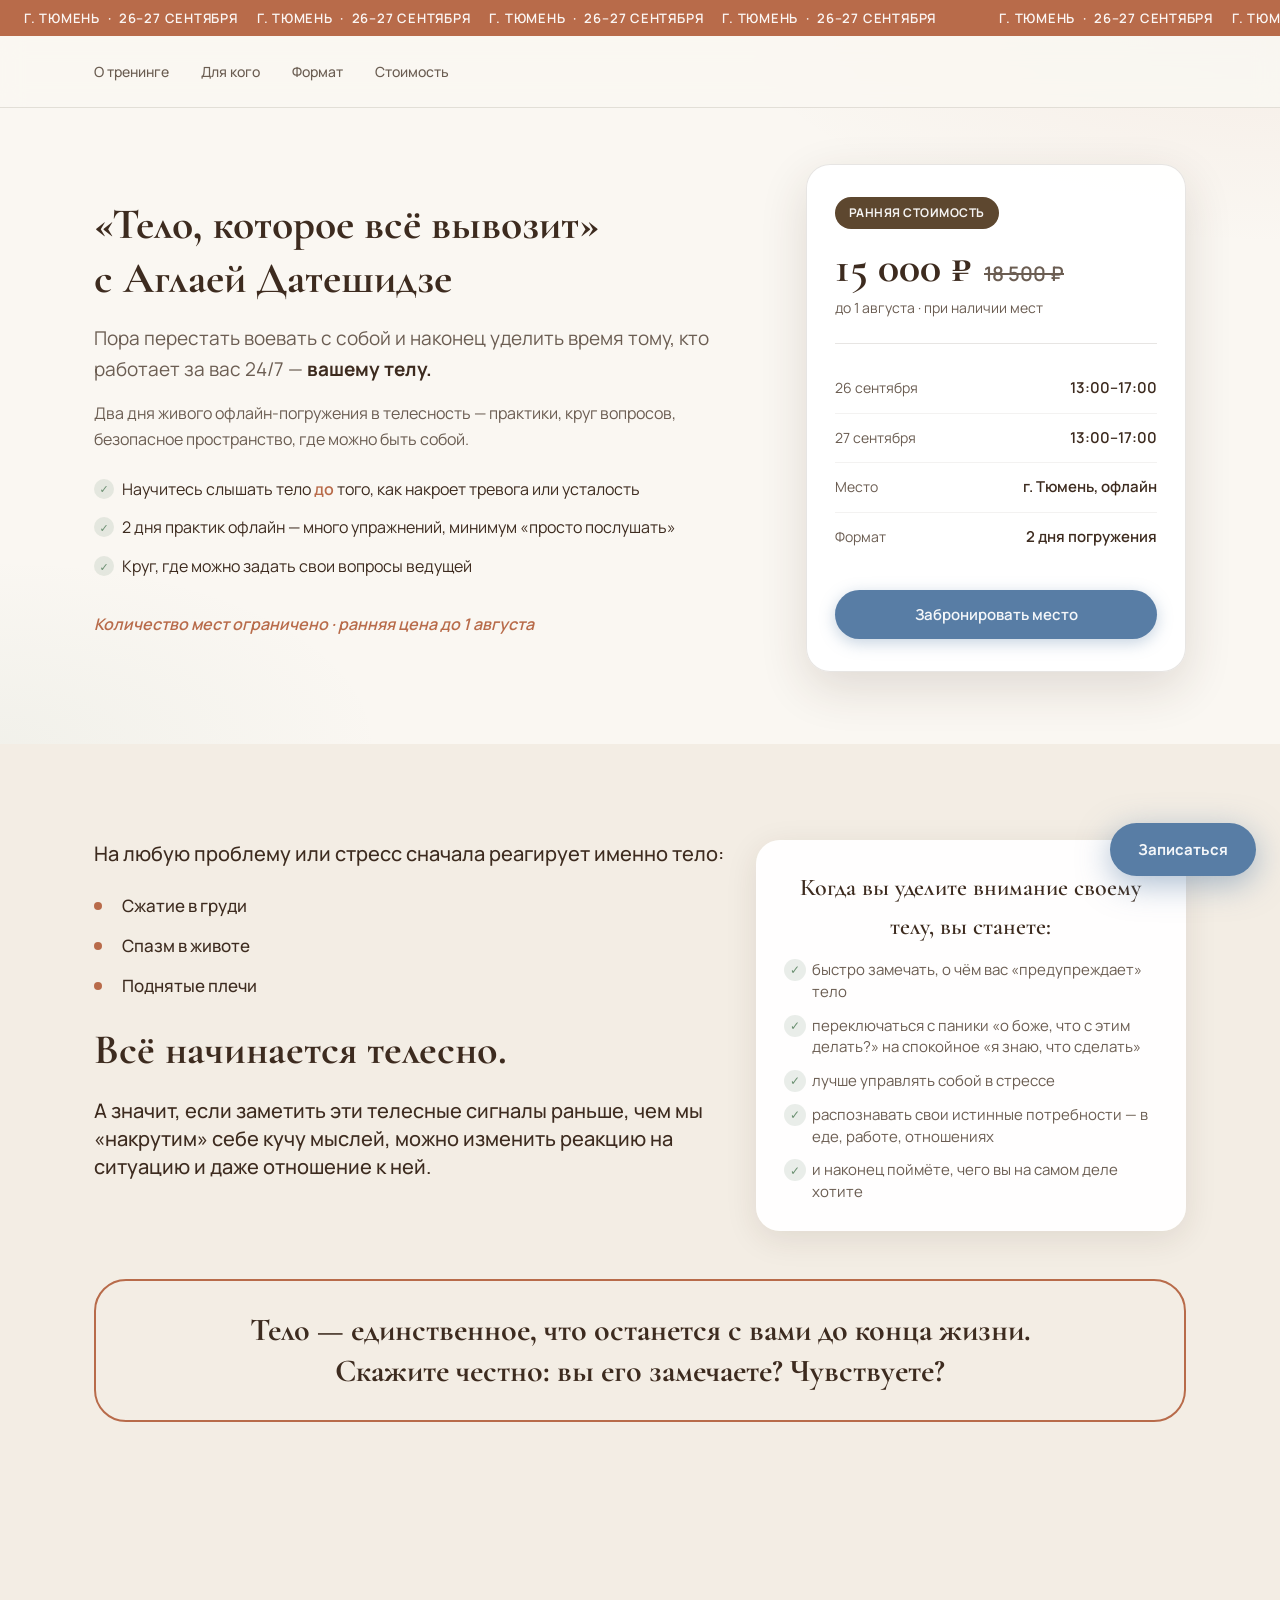
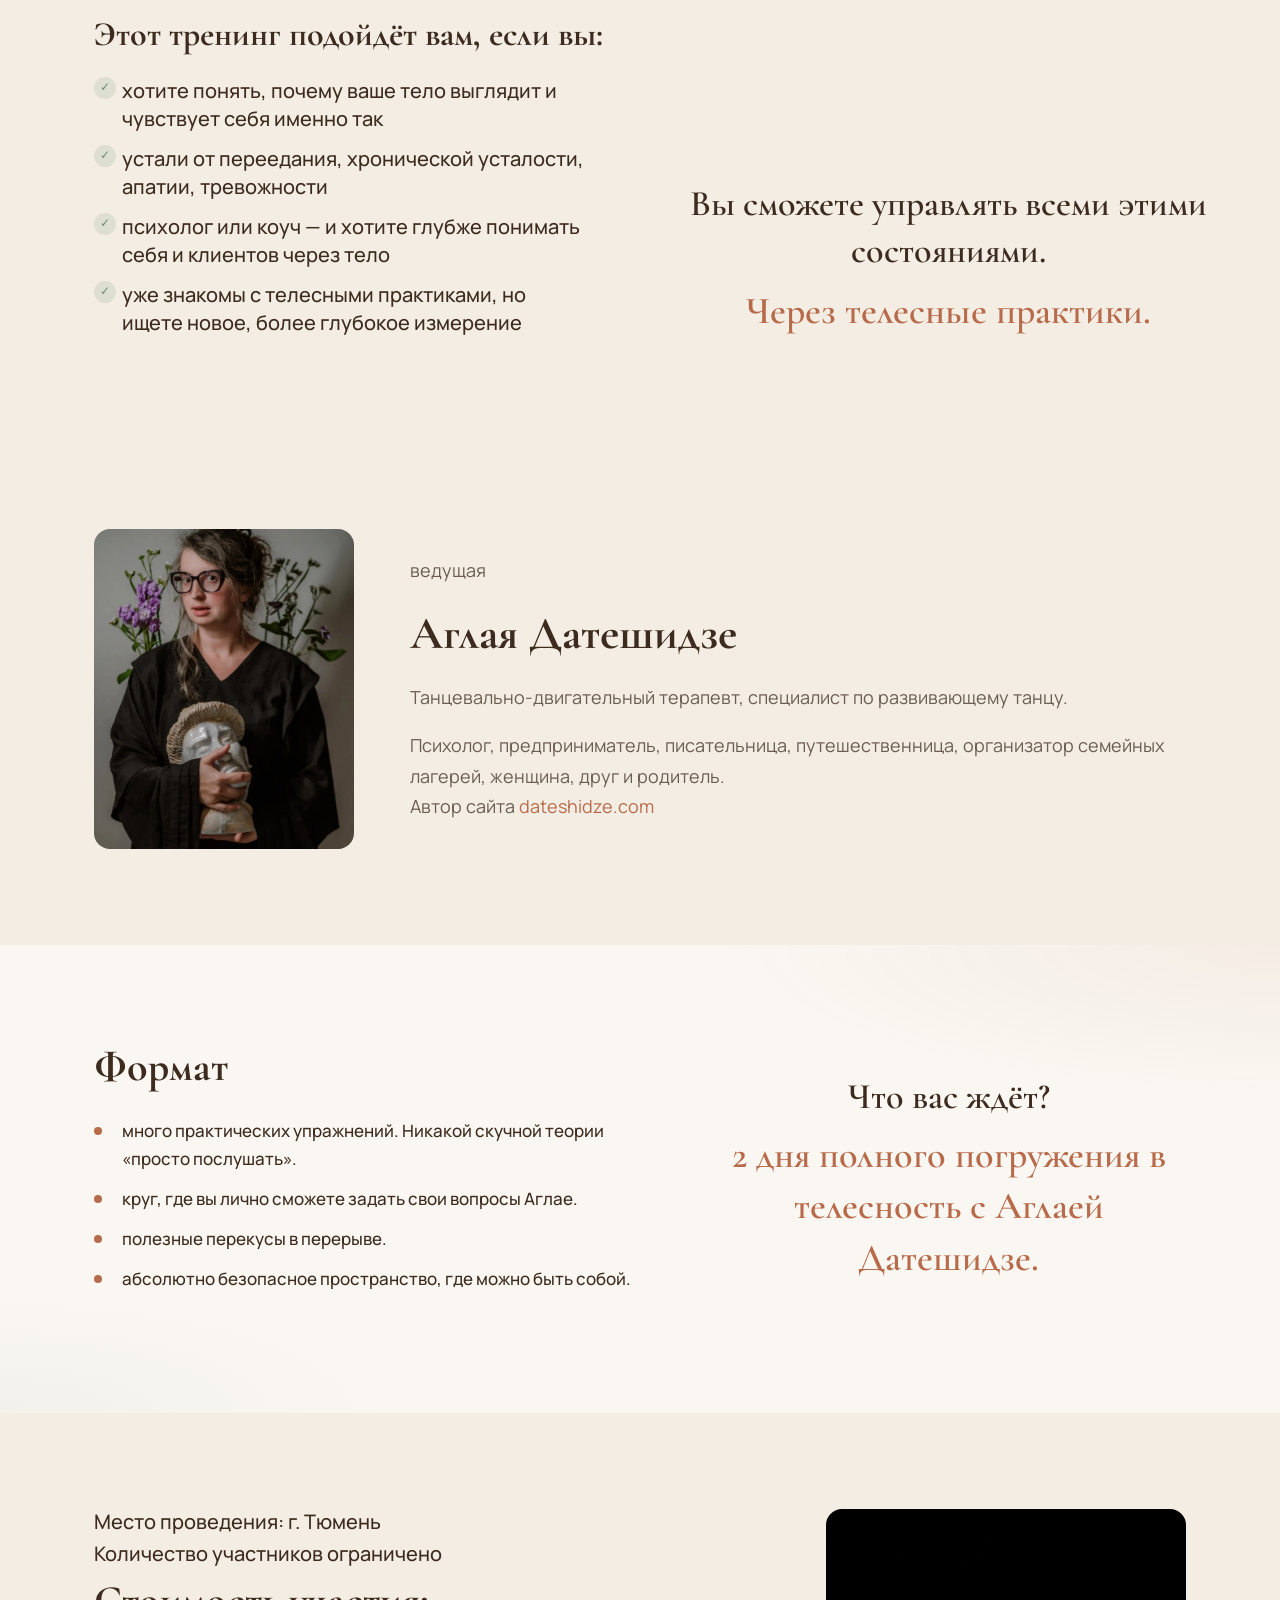
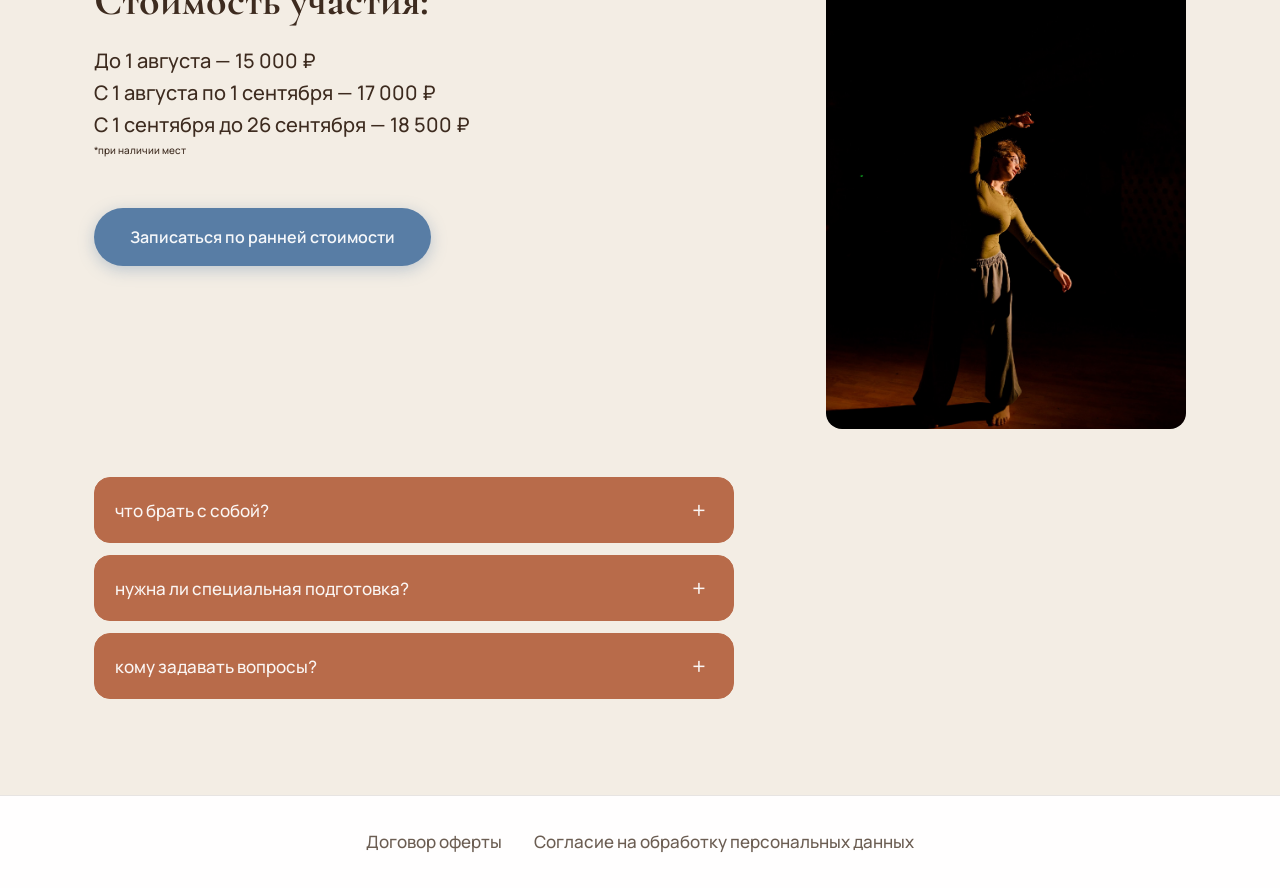
==== commit 187f9f69: "Обновить даты тренинга и три тарифа стоимости." ====
--- a/index.html
+++ b/index.html
@@ -4,7 +4,7 @@
   <meta charset="UTF-8">
   <meta name="viewport" content="width=device-width, initial-scale=1.0">
   <title>Тело, которое всё вывозит — офлайн-тренинг в Тюмени | Аглая Датешидзе</title>
-  <meta name="description" content="Офлайн-тренинг 18–19 сентября в Тюмени. Телесные практики с Аглаей Датешидзе. Ранняя стоимость 15 000 ₽ до 1 сентября.">
+  <meta name="description" content="Офлайн-тренинг 26–27 сентября в Тюмени. Телесные практики с Аглаей Датешидзе. Ранняя стоимость 15 000 ₽ до 1 августа.">
   <link rel="icon" href="favicon.png" type="image/png" sizes="32x32">
   <link rel="icon" href="favicon.svg" type="image/svg+xml">
   <link rel="apple-touch-icon" href="apple-touch-icon.png" sizes="180x180">
@@ -16,8 +16,8 @@
 <body>
   <div class="ticker" aria-hidden="true">
     <div class="ticker__track">
-      <span>г. Тюмень &nbsp;·&nbsp; 18–19 сентября &nbsp;&nbsp;&nbsp; г. Тюмень &nbsp;·&nbsp; 18–19 сентября &nbsp;&nbsp;&nbsp; г. Тюмень &nbsp;·&nbsp; 18–19 сентября &nbsp;&nbsp;&nbsp; г. Тюмень &nbsp;·&nbsp; 18–19 сентября &nbsp;&nbsp;&nbsp;</span>
-      <span>г. Тюмень &nbsp;·&nbsp; 18–19 сентября &nbsp;&nbsp;&nbsp; г. Тюмень &nbsp;·&nbsp; 18–19 сентября &nbsp;&nbsp;&nbsp; г. Тюмень &nbsp;·&nbsp; 18–19 сентября &nbsp;&nbsp;&nbsp; г. Тюмень &nbsp;·&nbsp; 18–19 сентября &nbsp;&nbsp;&nbsp;</span>
+      <span>г. Тюмень &nbsp;·&nbsp; 26–27 сентября &nbsp;&nbsp;&nbsp; г. Тюмень &nbsp;·&nbsp; 26–27 сентября &nbsp;&nbsp;&nbsp; г. Тюмень &nbsp;·&nbsp; 26–27 сентября &nbsp;&nbsp;&nbsp; г. Тюмень &nbsp;·&nbsp; 26–27 сентября &nbsp;&nbsp;&nbsp;</span>
+      <span>г. Тюмень &nbsp;·&nbsp; 26–27 сентября &nbsp;&nbsp;&nbsp; г. Тюмень &nbsp;·&nbsp; 26–27 сентября &nbsp;&nbsp;&nbsp; г. Тюмень &nbsp;·&nbsp; 26–27 сентября &nbsp;&nbsp;&nbsp; г. Тюмень &nbsp;·&nbsp; 26–27 сентября &nbsp;&nbsp;&nbsp;</span>
     </div>
   </div>
 
@@ -57,27 +57,27 @@
             <li>2 дня практик офлайн — много упражнений, минимум «просто послушать»</li>
             <li>Круг, где можно задать свои вопросы ведущей</li>
           </ul>
-          <p class="hero__note">Количество мест ограничено · ранняя цена до 1 сентября</p>
+          <p class="hero__note">Количество мест ограничено · ранняя цена до 1 августа</p>
         </div>
 
         <aside class="hero__card" aria-label="Информация о тренинге">
           <div class="hero__card-urgency">Ранняя стоимость</div>
           <div class="hero__card-price">
             <span class="hero__card-price-value">15 000 ₽</span>
-            <span class="hero__card-price-old">17 000 ₽</span>
-          </div>
-          <p class="hero__card-price-note">до 1 сентября · при наличии мест</p>
+            <span class="hero__card-price-old">18 500 ₽</span>
+          </div>
+          <p class="hero__card-price-note">до 1 августа · при наличии мест</p>
 
           <div class="hero__card-divider"></div>
 
           <ul class="hero__card-details">
             <li>
-              <span class="hero__card-label">18 сентября</span>
-              <span class="hero__card-value">18:00–22:00</span>
+              <span class="hero__card-label">26 сентября</span>
+              <span class="hero__card-value">13:00–17:00</span>
             </li>
             <li>
-              <span class="hero__card-label">19 сентября</span>
-              <span class="hero__card-value">12:00–18:00</span>
+              <span class="hero__card-label">27 сентября</span>
+              <span class="hero__card-value">13:00–17:00</span>
             </li>
             <li>
               <span class="hero__card-label">Место</span>
@@ -212,8 +212,9 @@
             <p class="section__text">Место проведения: г. Тюмень</p>
             <p class="section__text">Количество участников ограничено</p>
             <h2 class="section__title">Стоимость участия:</h2>
-            <p class="section__text">До 1 сентября — 15 000 ₽</p>
-            <p class="section__text">После 1 сентября — 17 000 ₽</p>
+            <p class="section__text">До 1 августа — 15 000 ₽</p>
+            <p class="section__text">С 1 августа по 1 сентября — 17 000 ₽</p>
+            <p class="section__text">С 1 сентября до 26 сентября — 18 500 ₽</p>
             <p class="section__text price-block__note">*при наличии мест</p>
             <button class="btn btn--primary btn--lg" data-open-modal>Записаться по ранней стоимости</button>
           </div>
@@ -324,7 +325,7 @@
     <div class="modal__dialog" role="dialog" aria-labelledby="modal-title">
       <button class="modal__close" data-close-modal aria-label="Закрыть">&times;</button>
       <h2 id="modal-title" class="modal__title">Записаться на тренинг</h2>
-      <p class="modal__subtitle">«Тело, которое всё вывозит» — 18–19 сентября, Тюмень</p>
+      <p class="modal__subtitle">«Тело, которое всё вывозит» — 26–27 сентября, Тюмень</p>
       <p class="modal__hint">Выберите удобный мессенджер для связи</p>
       <div class="messenger-picker">
         <a class="messenger-btn messenger-btn--max" data-messenger="max" target="_blank" rel="noopener noreferrer" hidden>
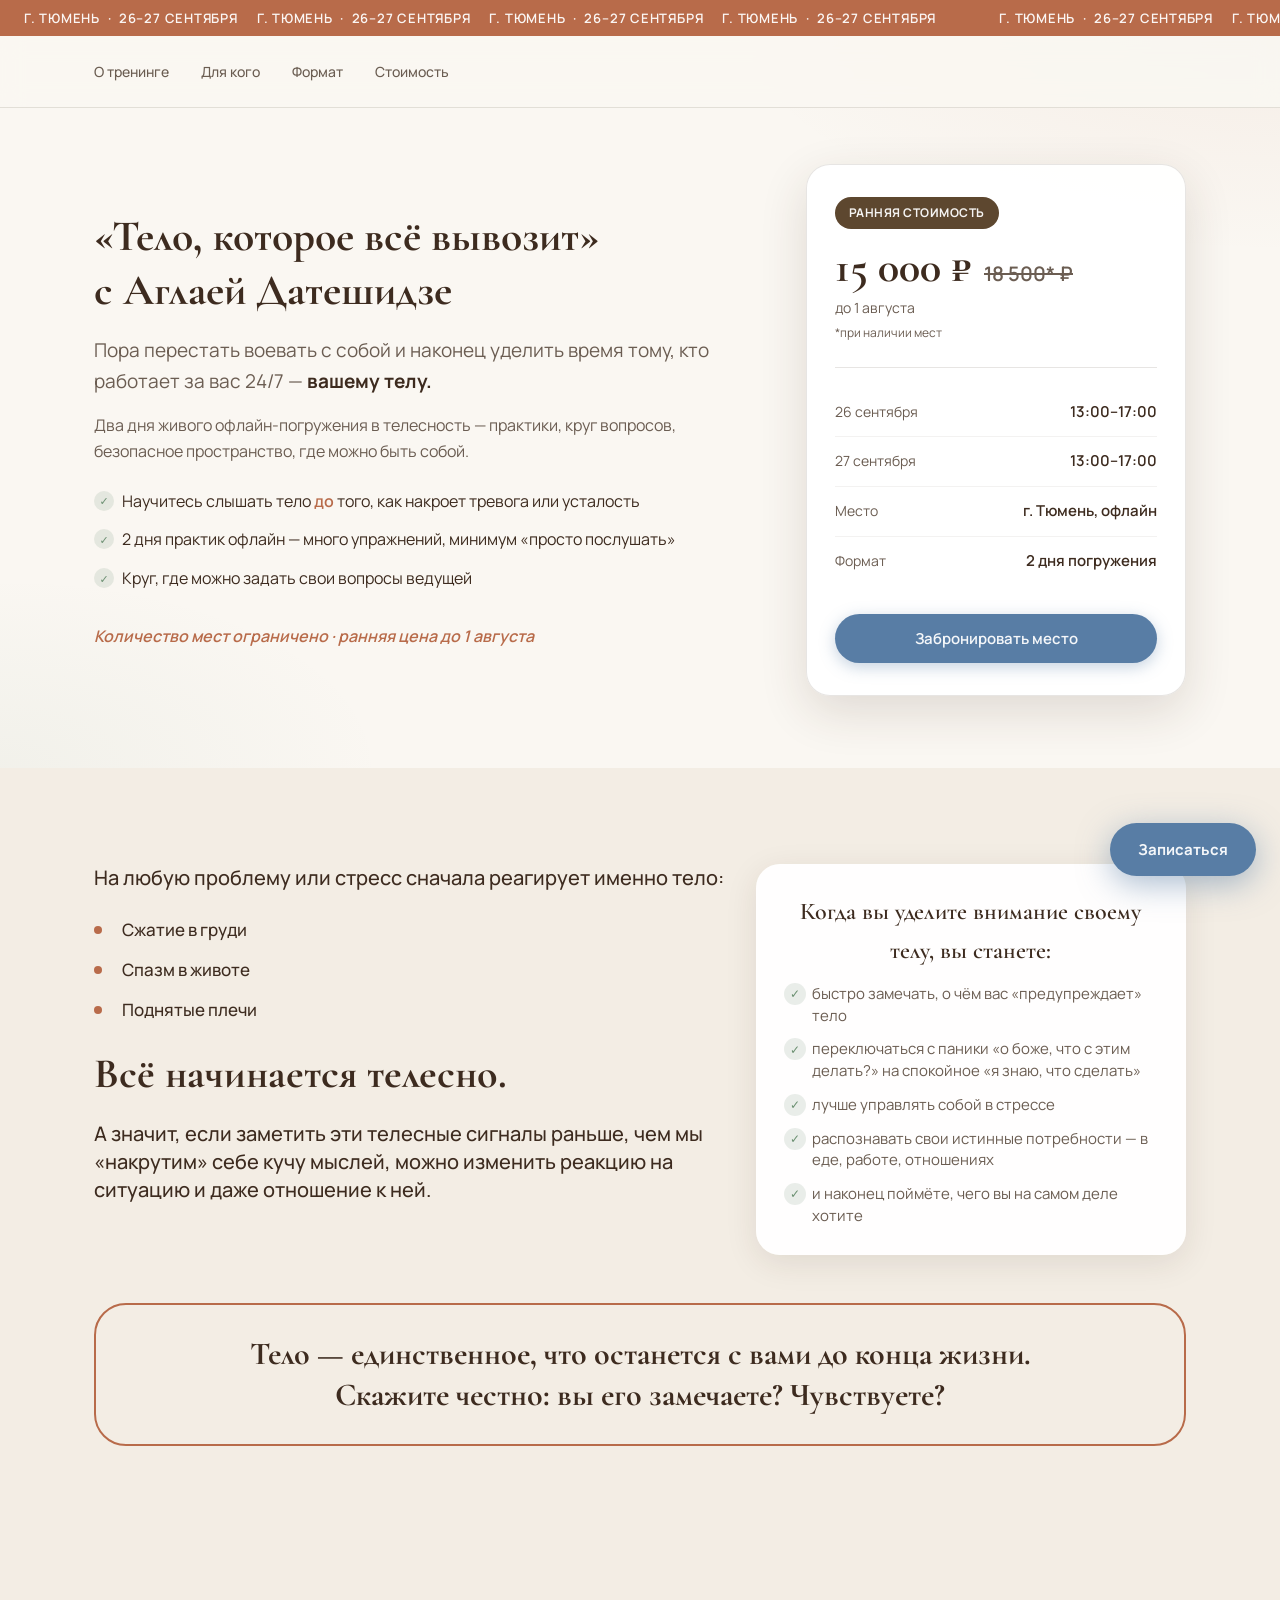
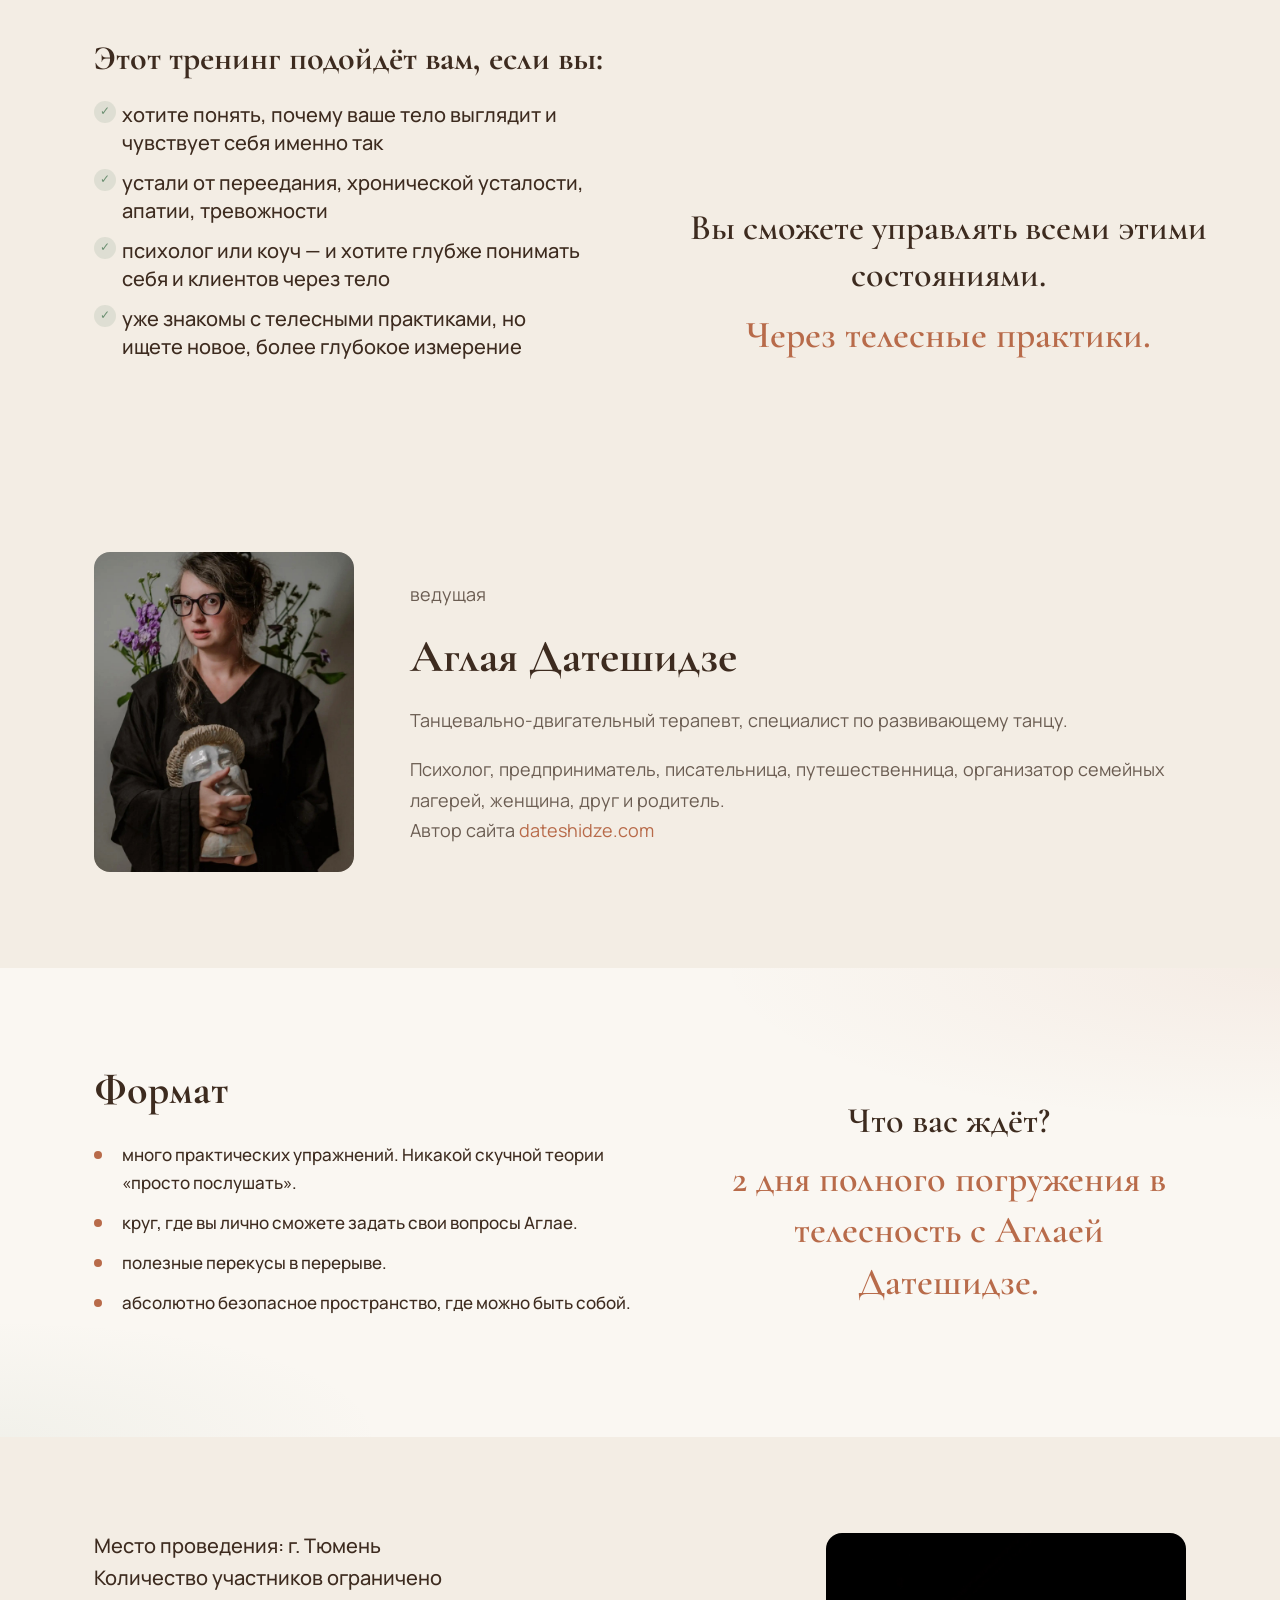
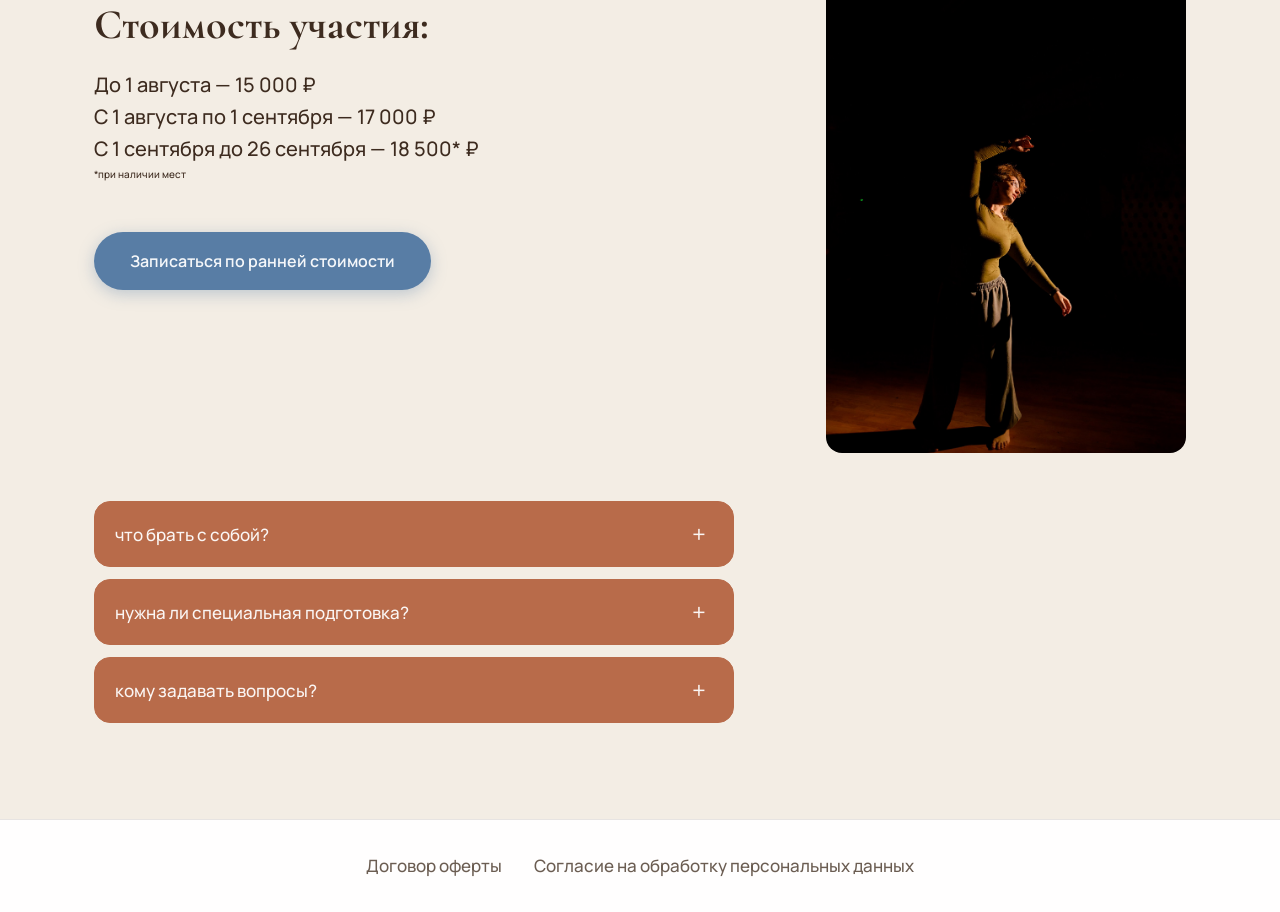
==== commit 191f00ba: "Добавить сноску *при наличии мест к цене 18 500." ====
--- a/index.html
+++ b/index.html
@@ -64,9 +64,10 @@
           <div class="hero__card-urgency">Ранняя стоимость</div>
           <div class="hero__card-price">
             <span class="hero__card-price-value">15 000 ₽</span>
-            <span class="hero__card-price-old">18 500 ₽</span>
-          </div>
-          <p class="hero__card-price-note">до 1 августа · при наличии мест</p>
+            <span class="hero__card-price-old">18 500* ₽</span>
+          </div>
+          <p class="hero__card-price-note">до 1 августа</p>
+          <p class="hero__card-price-note hero__card-price-note--asterisk">*при наличии мест</p>
 
           <div class="hero__card-divider"></div>
 
@@ -214,7 +215,7 @@
             <h2 class="section__title">Стоимость участия:</h2>
             <p class="section__text">До 1 августа — 15 000 ₽</p>
             <p class="section__text">С 1 августа по 1 сентября — 17 000 ₽</p>
-            <p class="section__text">С 1 сентября до 26 сентября — 18 500 ₽</p>
+            <p class="section__text">С 1 сентября до 26 сентября — 18 500* ₽</p>
             <p class="section__text price-block__note">*при наличии мест</p>
             <button class="btn btn--primary btn--lg" data-open-modal>Записаться по ранней стоимости</button>
           </div>
--- a/styles.css
+++ b/styles.css
@@ -367,6 +367,16 @@
   font-size: 14px;
   color: var(--color-text-muted);
   margin-bottom: 24px;
+}
+
+.hero__card-price-note--asterisk {
+  font-size: 12px;
+  margin-top: -18px;
+  margin-bottom: 24px;
+}
+
+.hero__card-price-note + .hero__card-price-note--asterisk {
+  margin-top: -20px;
 }
 
 .hero__card-divider {
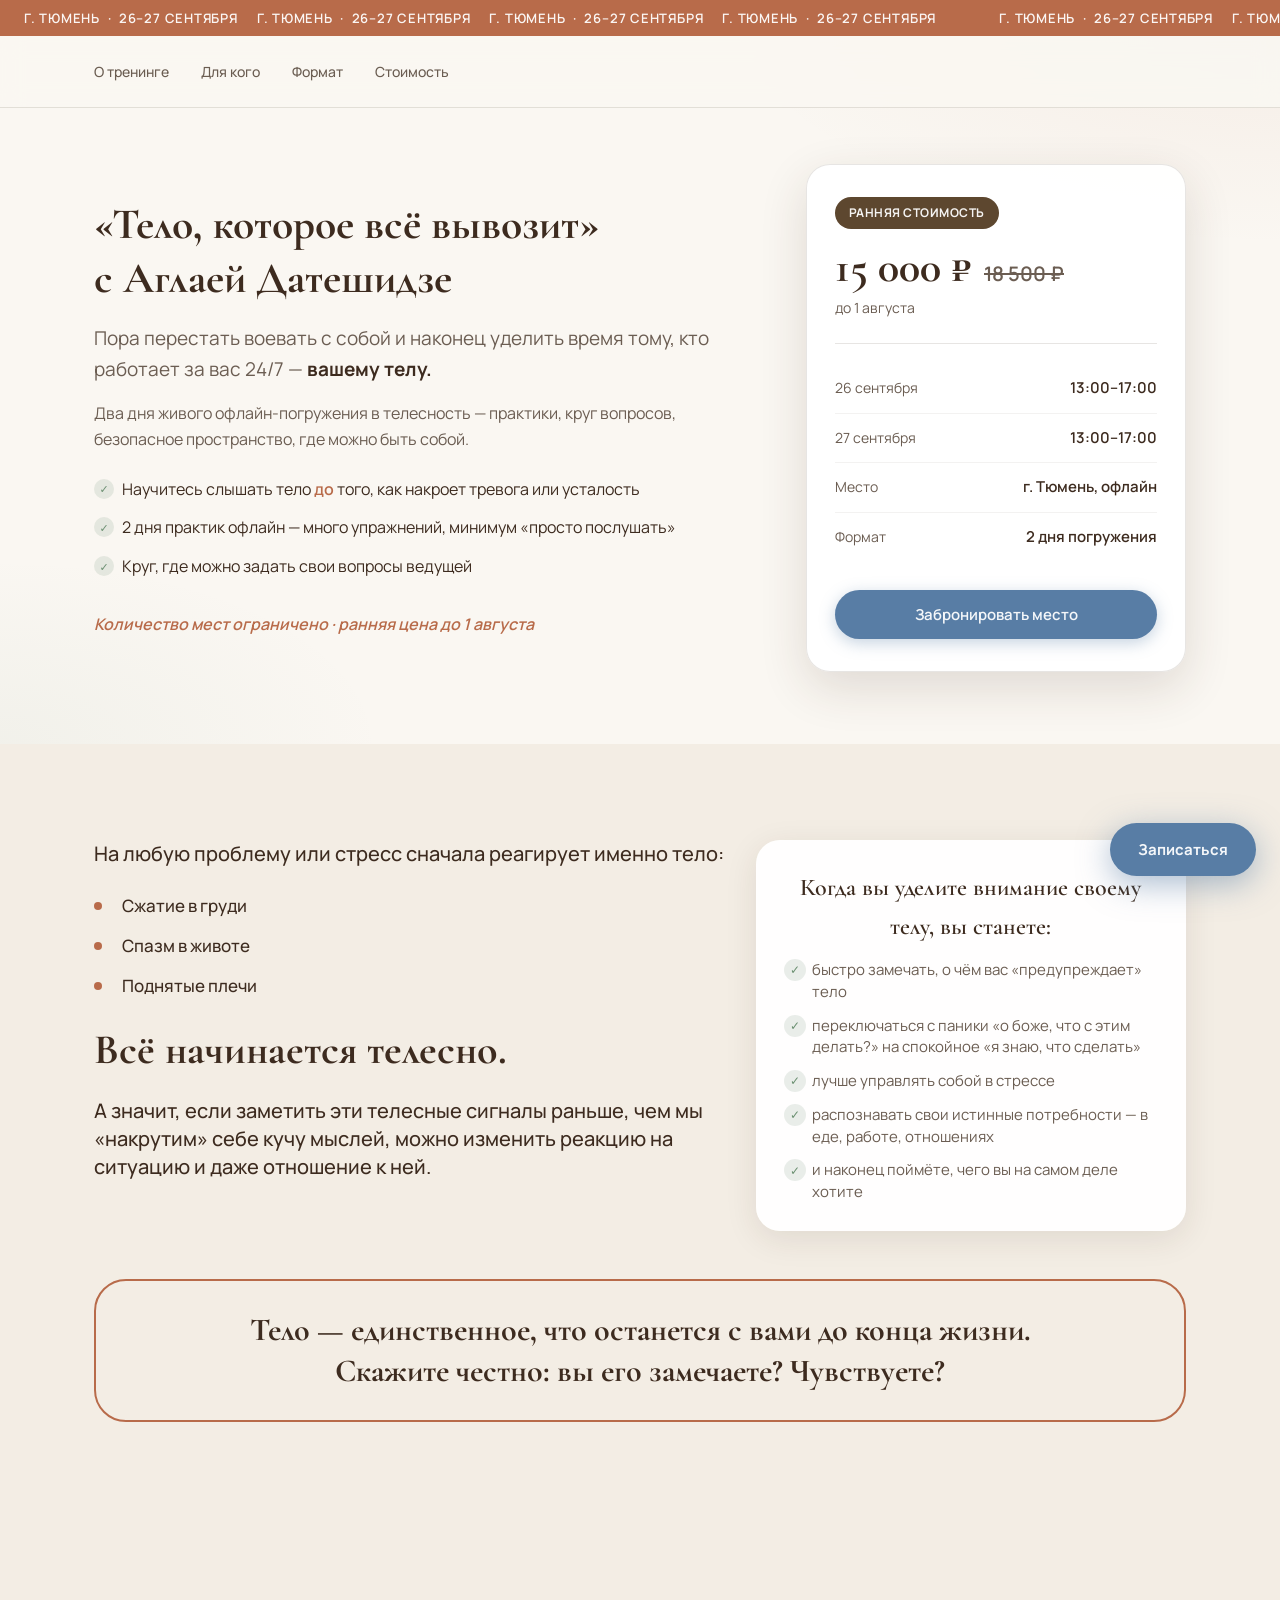
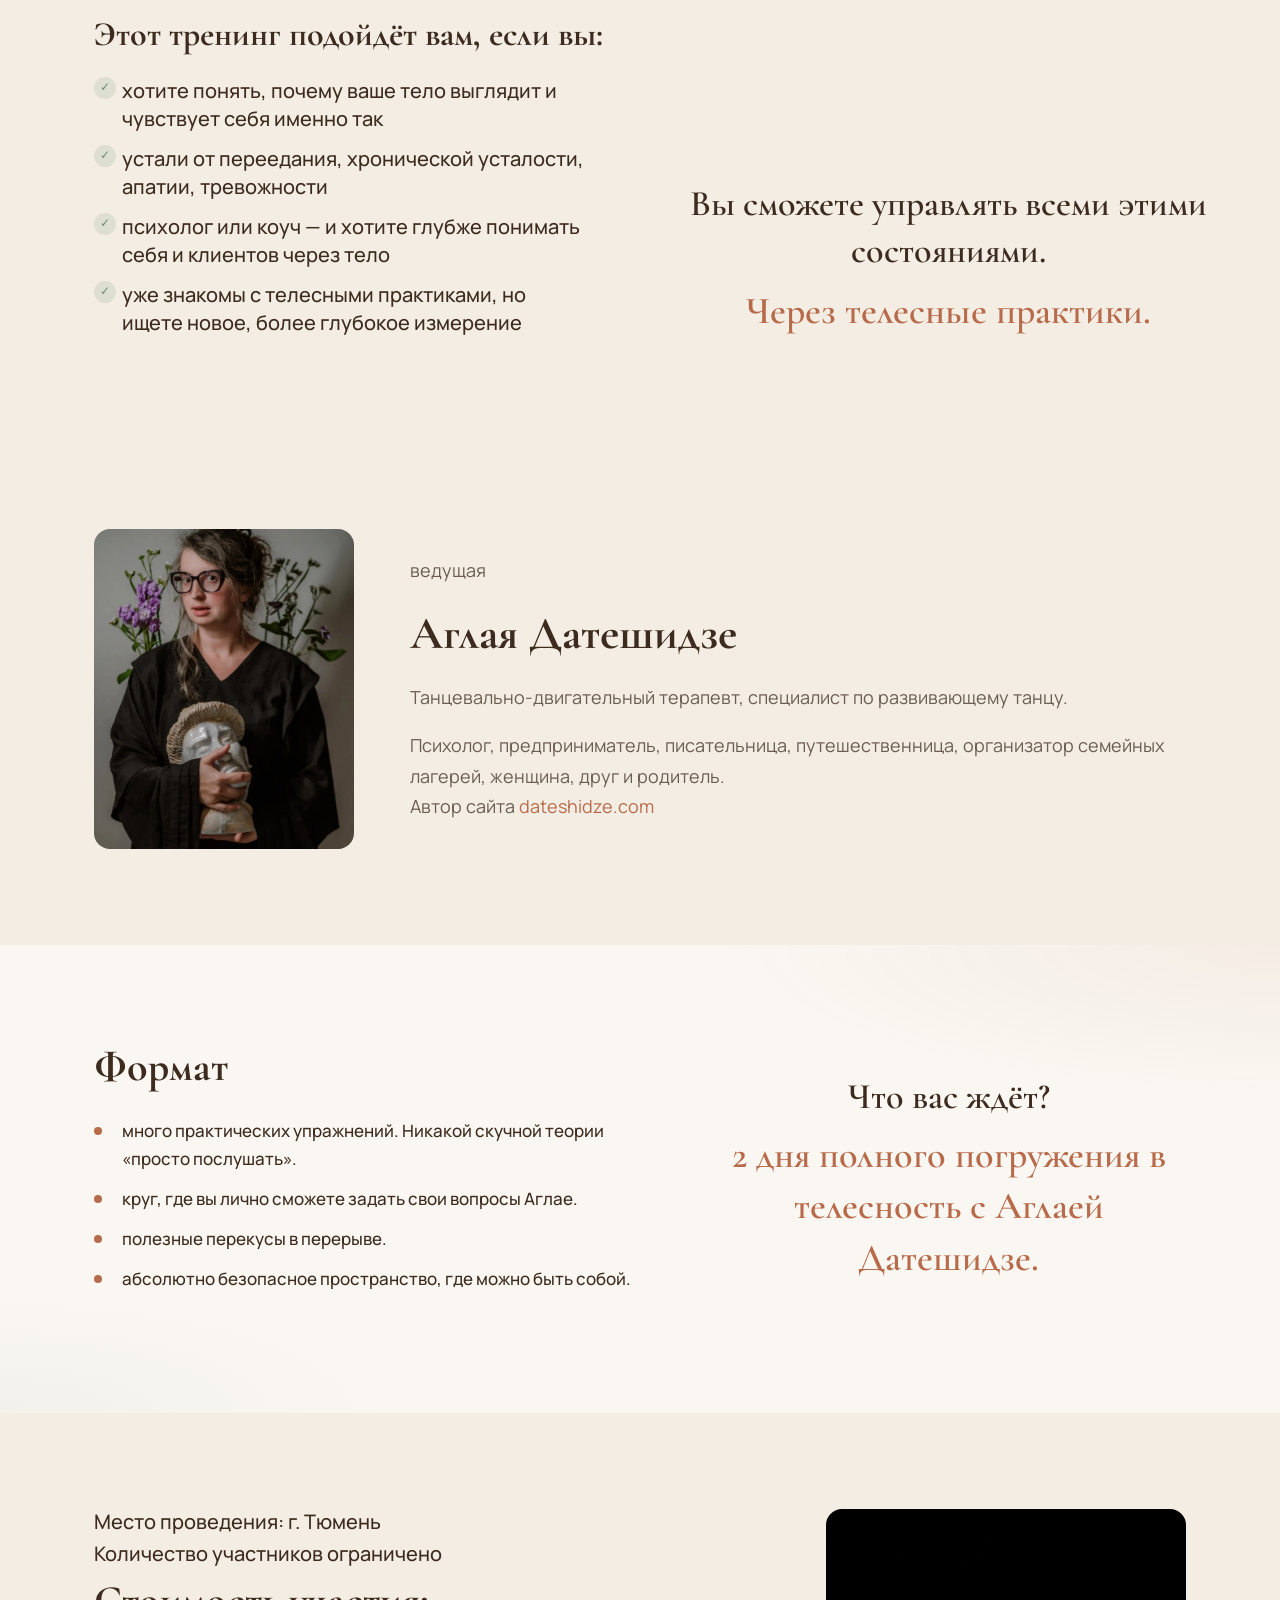
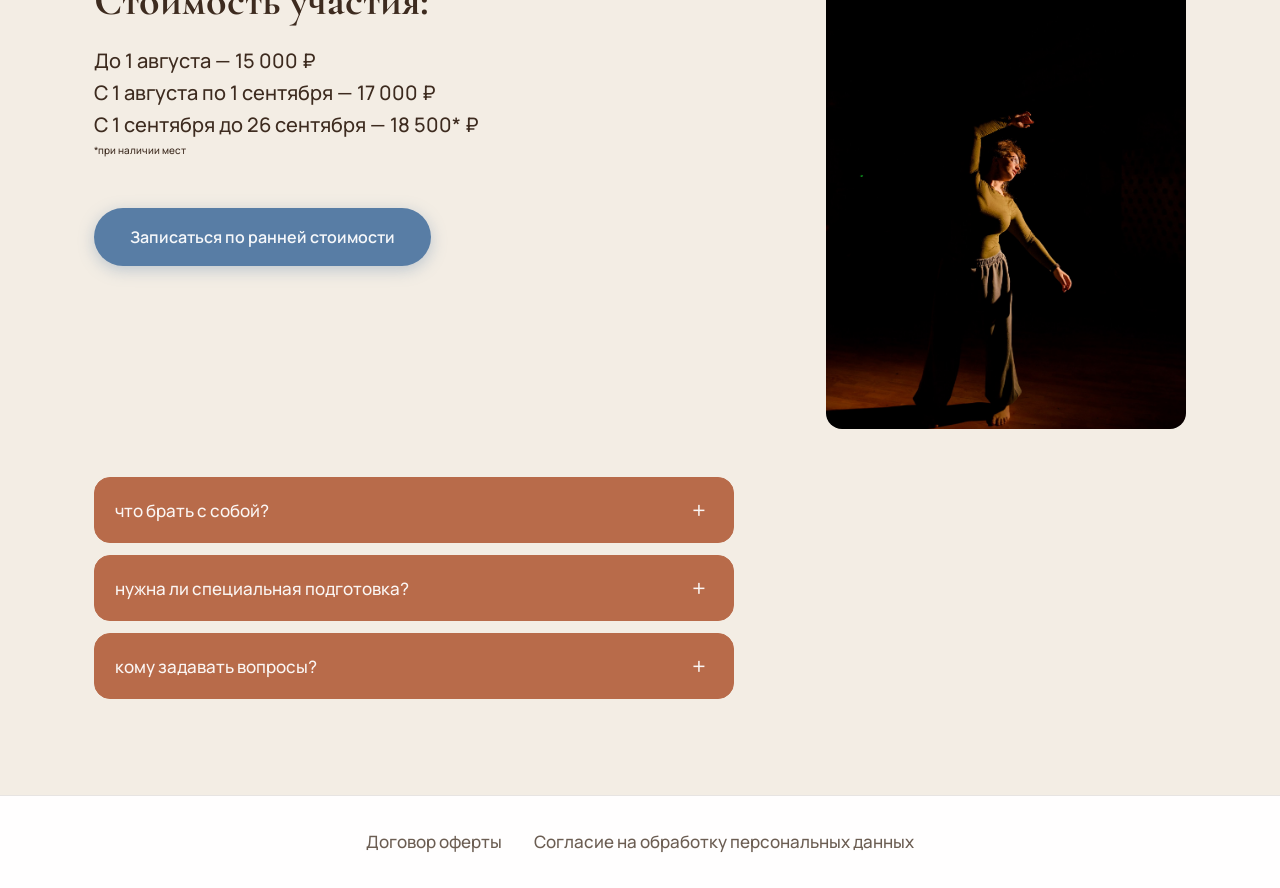
==== commit 588a9816: "Убрать сноску при наличии мест из hero-карточки." ====
--- a/index.html
+++ b/index.html
@@ -64,10 +64,9 @@
           <div class="hero__card-urgency">Ранняя стоимость</div>
           <div class="hero__card-price">
             <span class="hero__card-price-value">15 000 ₽</span>
-            <span class="hero__card-price-old">18 500* ₽</span>
+            <span class="hero__card-price-old">18 500 ₽</span>
           </div>
           <p class="hero__card-price-note">до 1 августа</p>
-          <p class="hero__card-price-note hero__card-price-note--asterisk">*при наличии мест</p>
 
           <div class="hero__card-divider"></div>
 
--- a/styles.css
+++ b/styles.css
@@ -367,16 +367,6 @@
   font-size: 14px;
   color: var(--color-text-muted);
   margin-bottom: 24px;
-}
-
-.hero__card-price-note--asterisk {
-  font-size: 12px;
-  margin-top: -18px;
-  margin-bottom: 24px;
-}
-
-.hero__card-price-note + .hero__card-price-note--asterisk {
-  margin-top: -20px;
 }
 
 .hero__card-divider {
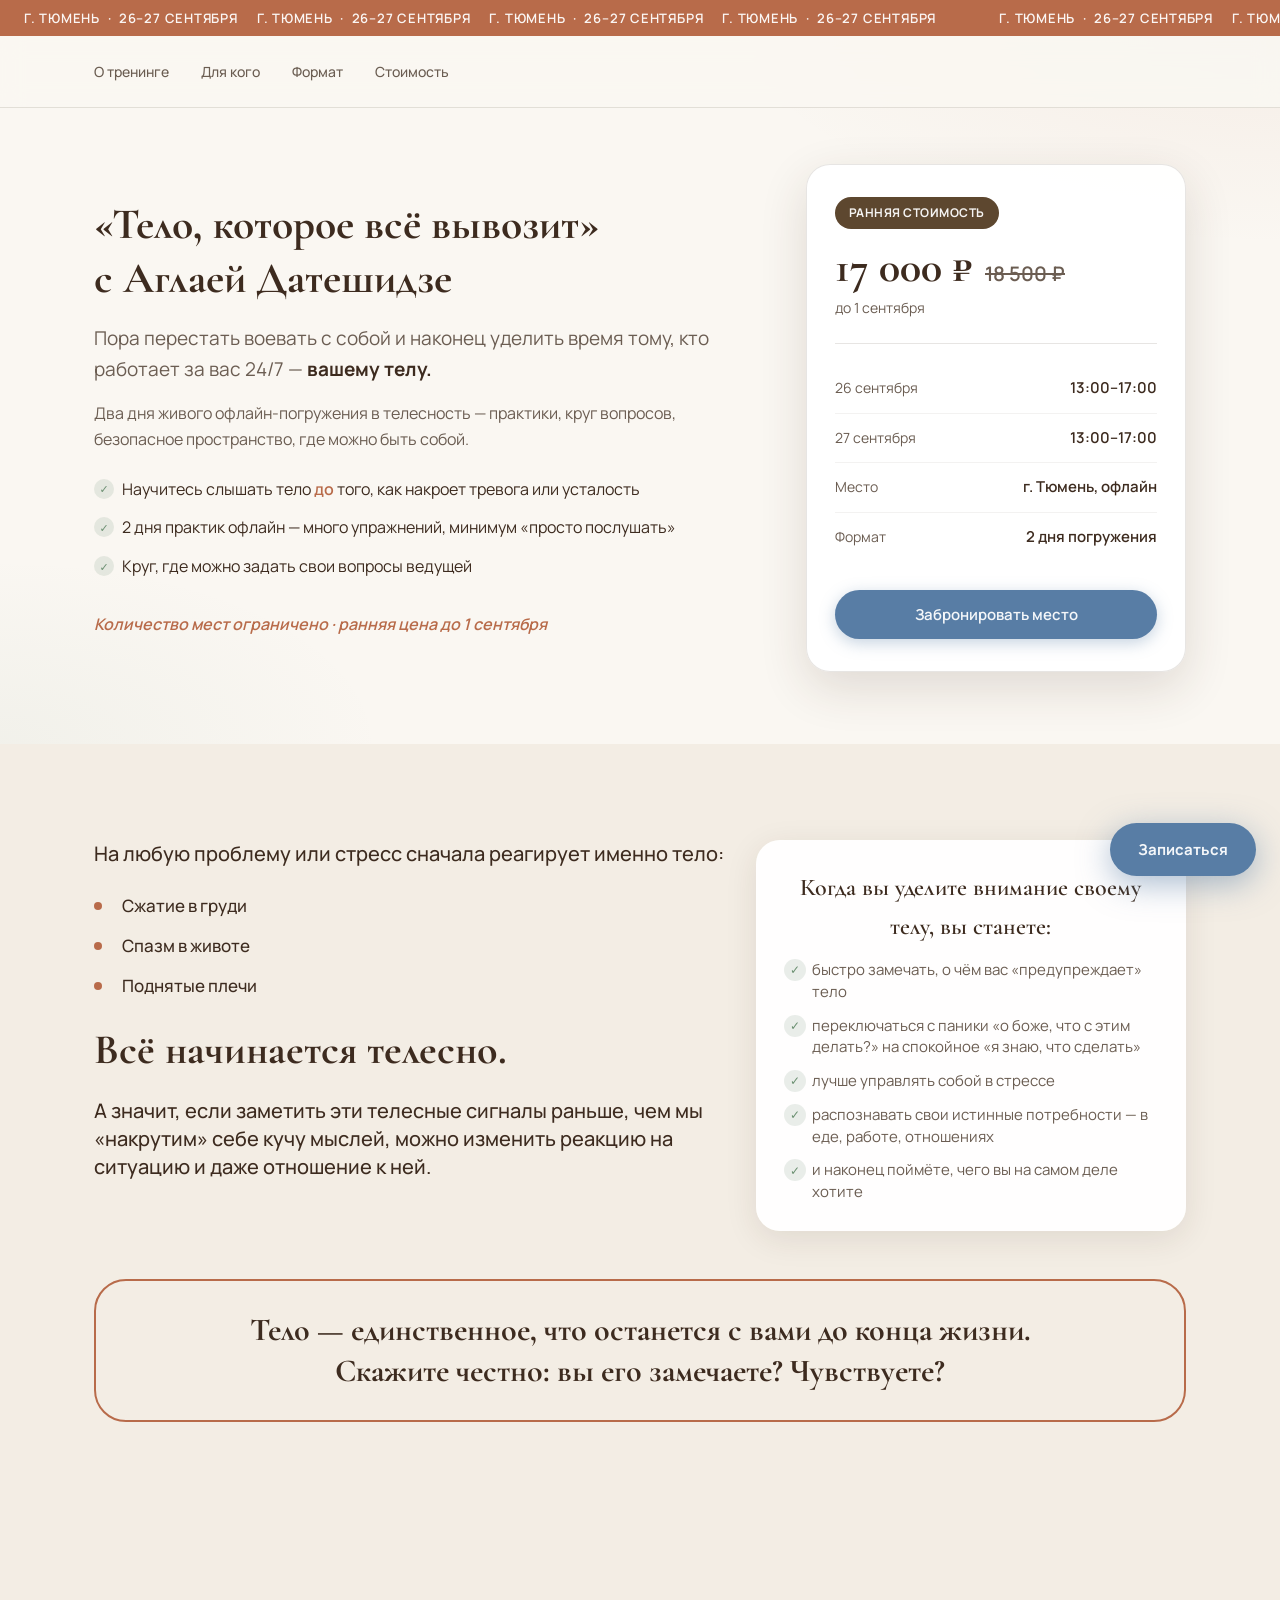
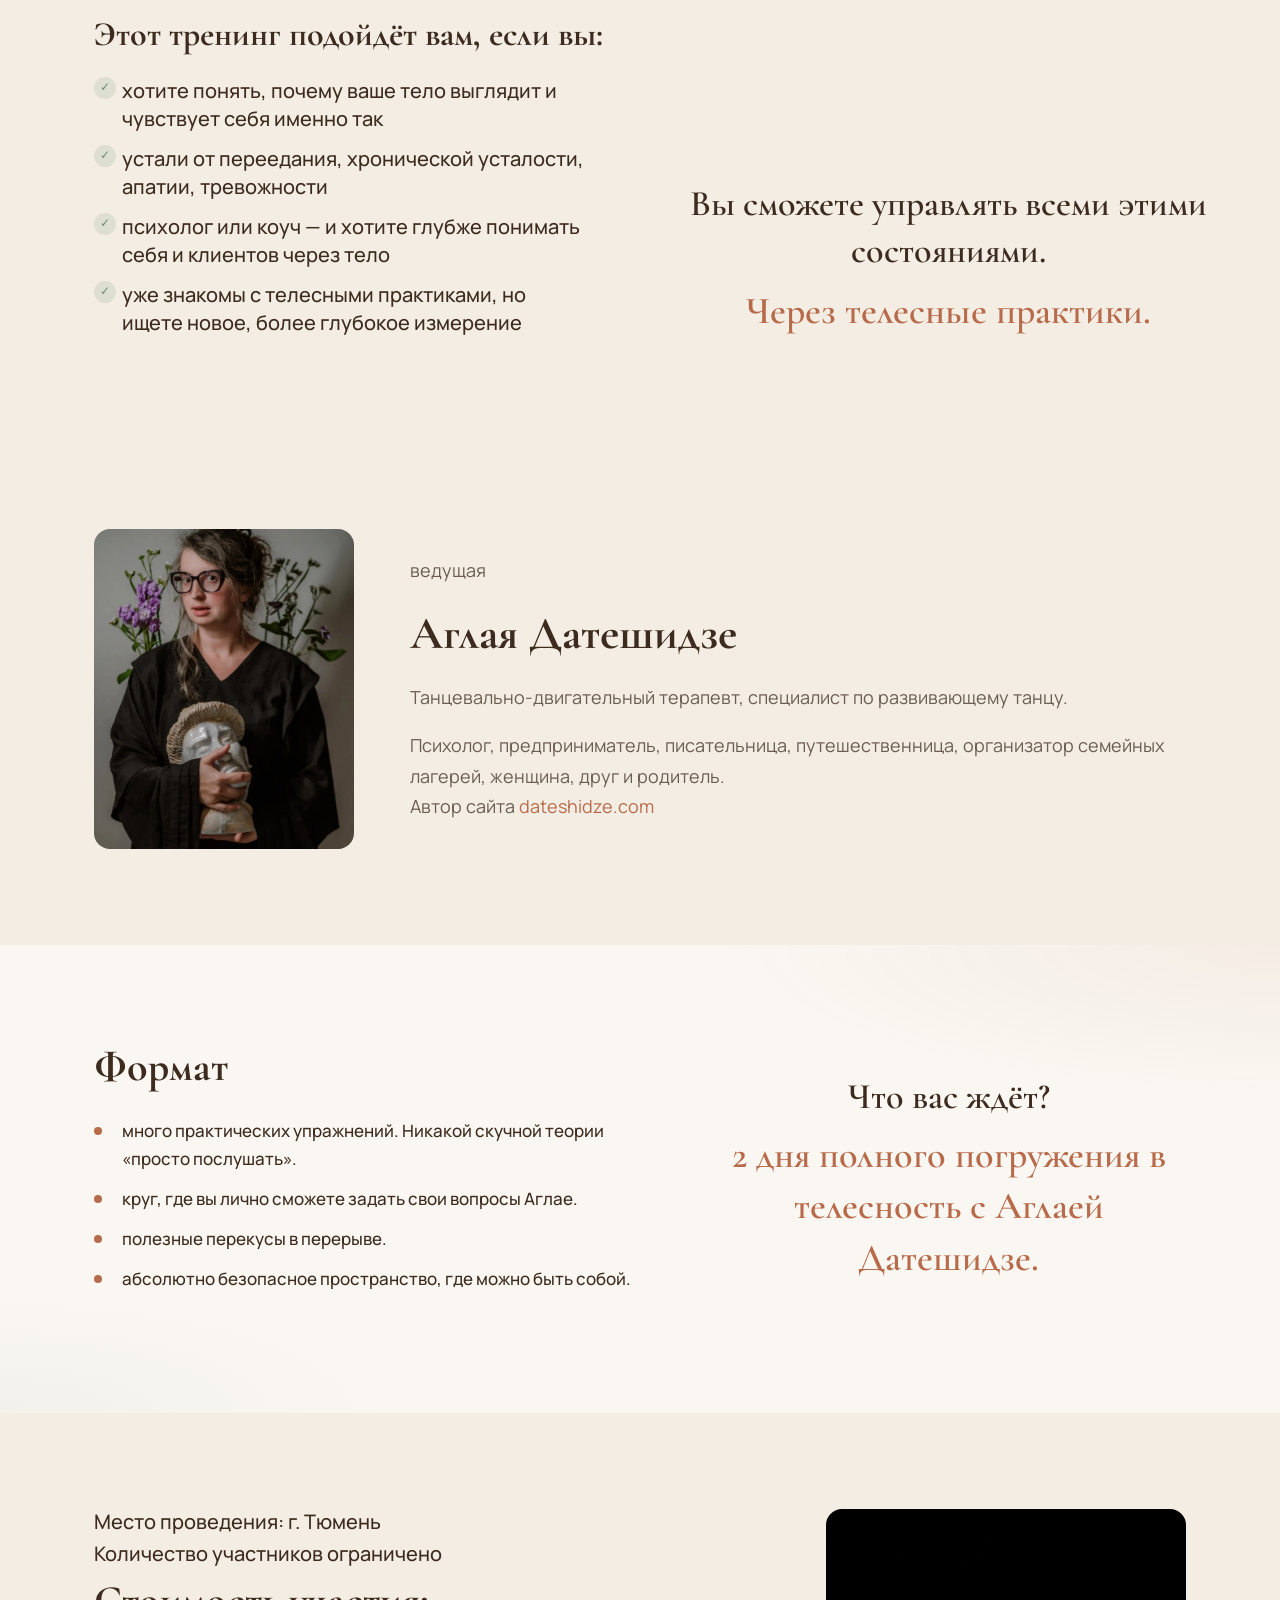
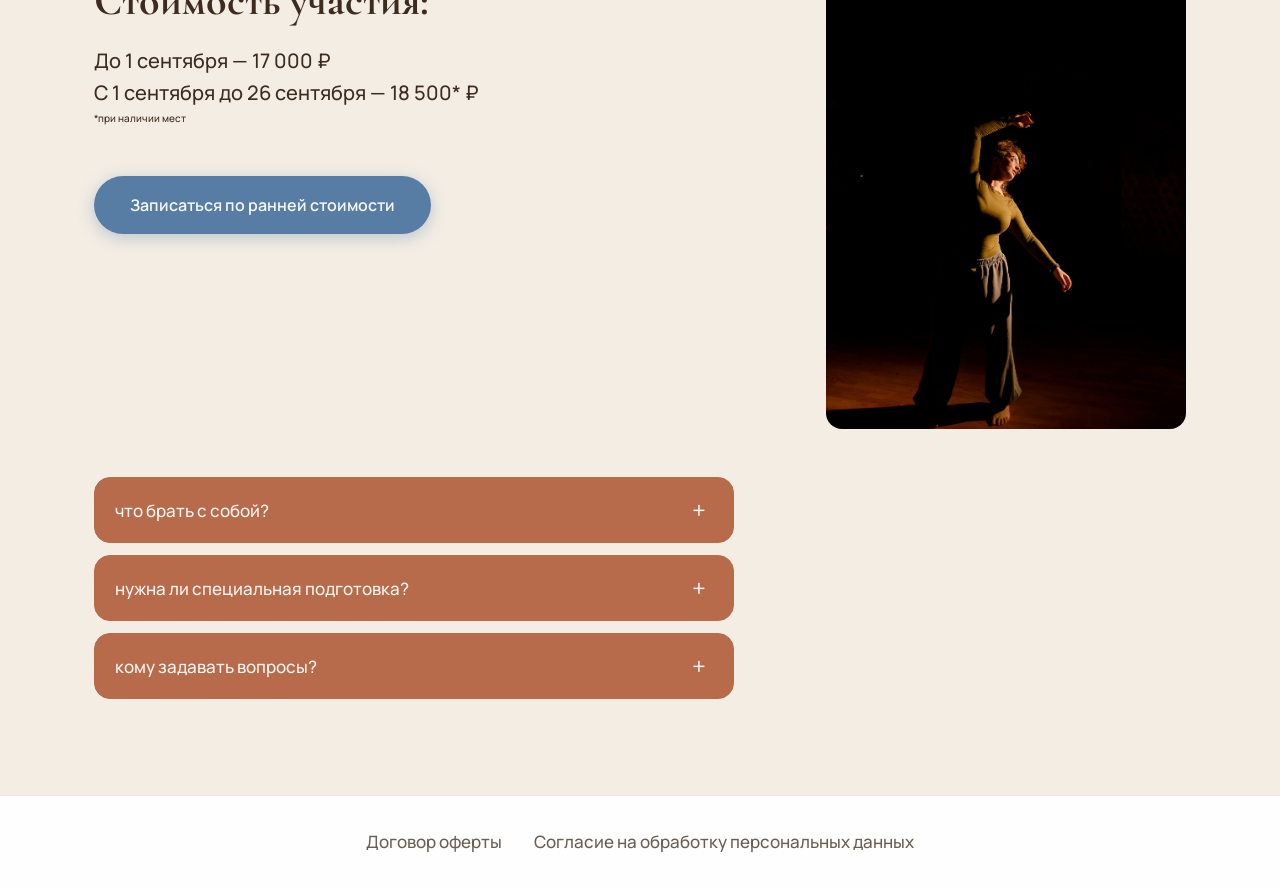
==== commit fce93729: "Обновить раннюю стоимость: 17 000 ₽ до 1 сентября." ====
--- a/index.html
+++ b/index.html
@@ -4,7 +4,7 @@
   <meta charset="UTF-8">
   <meta name="viewport" content="width=device-width, initial-scale=1.0">
   <title>Тело, которое всё вывозит — офлайн-тренинг в Тюмени | Аглая Датешидзе</title>
-  <meta name="description" content="Офлайн-тренинг 26–27 сентября в Тюмени. Телесные практики с Аглаей Датешидзе. Ранняя стоимость 15 000 ₽ до 1 августа.">
+  <meta name="description" content="Офлайн-тренинг 26–27 сентября в Тюмени. Телесные практики с Аглаей Датешидзе. Ранняя стоимость 17 000 ₽ до 1 сентября.">
   <link rel="icon" href="favicon.png" type="image/png" sizes="32x32">
   <link rel="icon" href="favicon.svg" type="image/svg+xml">
   <link rel="apple-touch-icon" href="apple-touch-icon.png" sizes="180x180">
@@ -57,16 +57,16 @@
             <li>2 дня практик офлайн — много упражнений, минимум «просто послушать»</li>
             <li>Круг, где можно задать свои вопросы ведущей</li>
           </ul>
-          <p class="hero__note">Количество мест ограничено · ранняя цена до 1 августа</p>
+          <p class="hero__note">Количество мест ограничено · ранняя цена до 1 сентября</p>
         </div>
 
         <aside class="hero__card" aria-label="Информация о тренинге">
           <div class="hero__card-urgency">Ранняя стоимость</div>
           <div class="hero__card-price">
-            <span class="hero__card-price-value">15 000 ₽</span>
+            <span class="hero__card-price-value">17 000 ₽</span>
             <span class="hero__card-price-old">18 500 ₽</span>
           </div>
-          <p class="hero__card-price-note">до 1 августа</p>
+          <p class="hero__card-price-note">до 1 сентября</p>
 
           <div class="hero__card-divider"></div>
 
@@ -212,8 +212,7 @@
             <p class="section__text">Место проведения: г. Тюмень</p>
             <p class="section__text">Количество участников ограничено</p>
             <h2 class="section__title">Стоимость участия:</h2>
-            <p class="section__text">До 1 августа — 15 000 ₽</p>
-            <p class="section__text">С 1 августа по 1 сентября — 17 000 ₽</p>
+            <p class="section__text">До 1 сентября — 17 000 ₽</p>
             <p class="section__text">С 1 сентября до 26 сентября — 18 500* ₽</p>
             <p class="section__text price-block__note">*при наличии мест</p>
             <button class="btn btn--primary btn--lg" data-open-modal>Записаться по ранней стоимости</button>
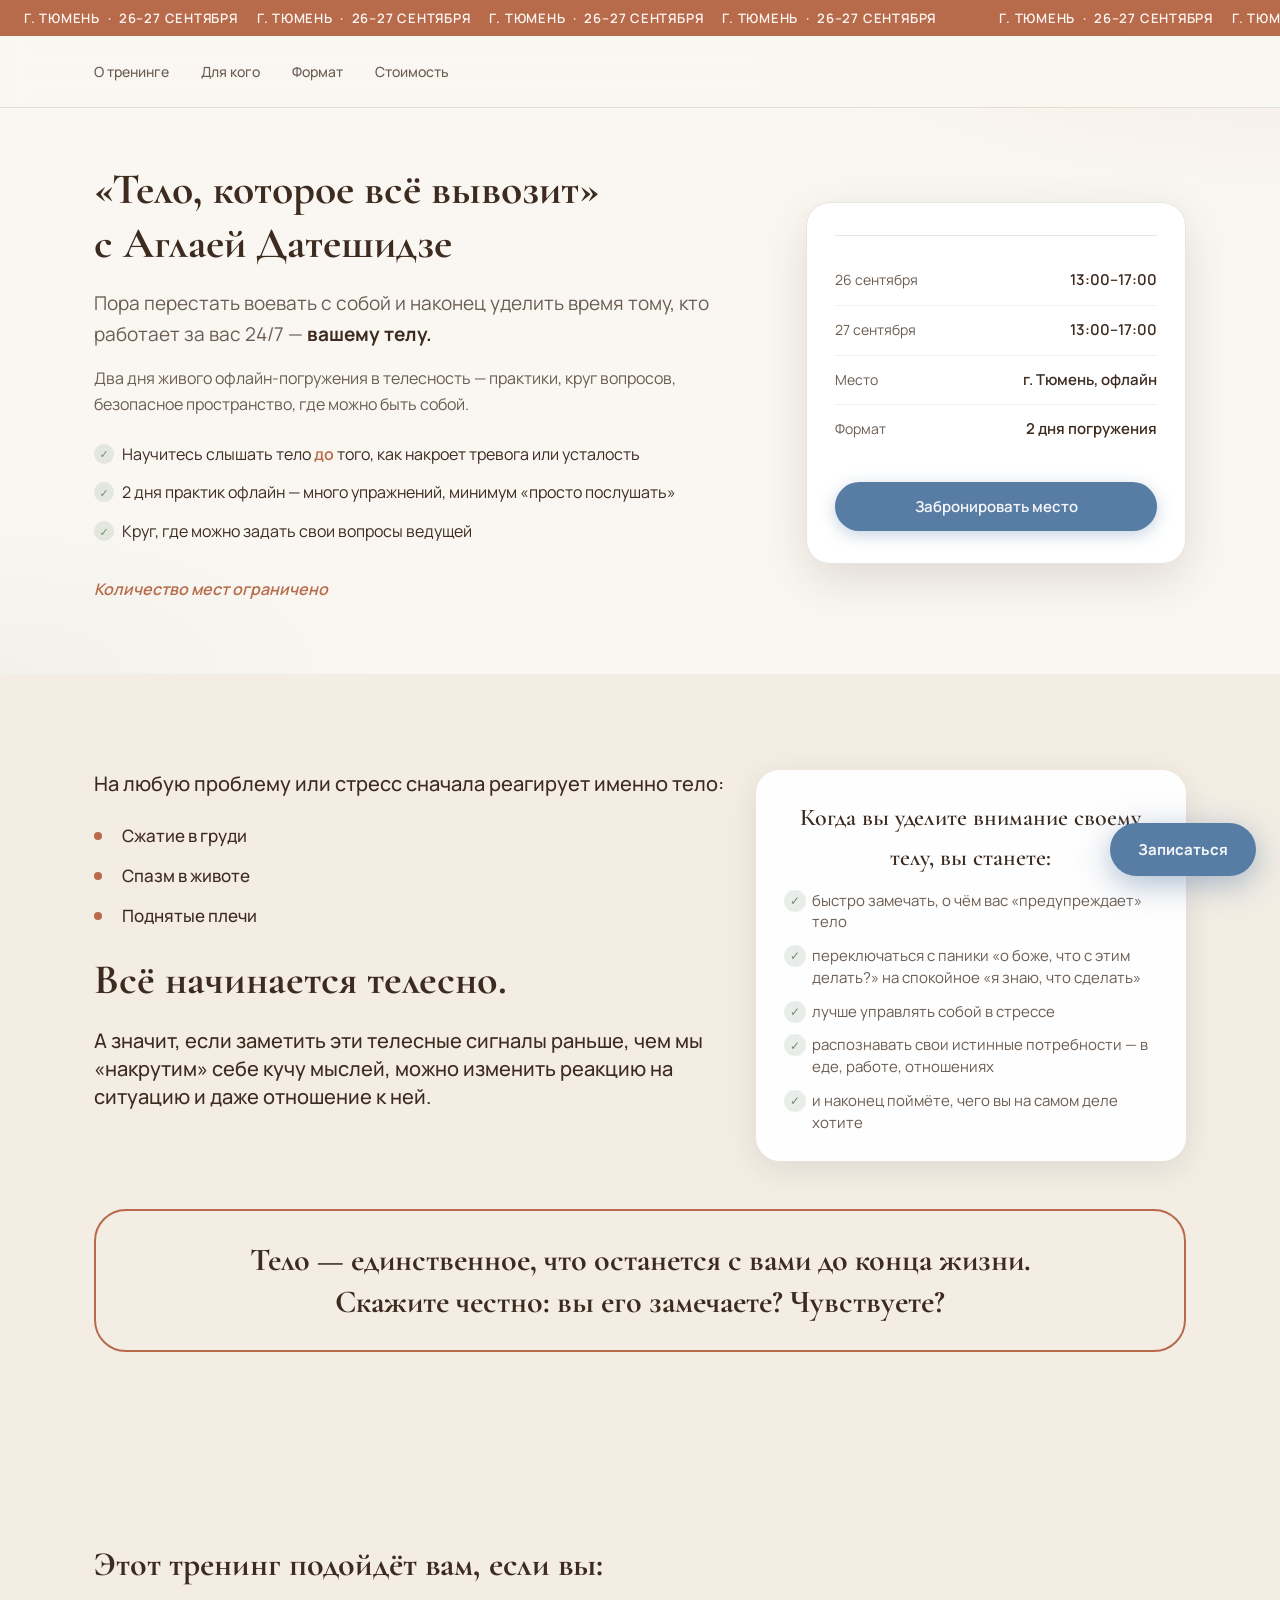
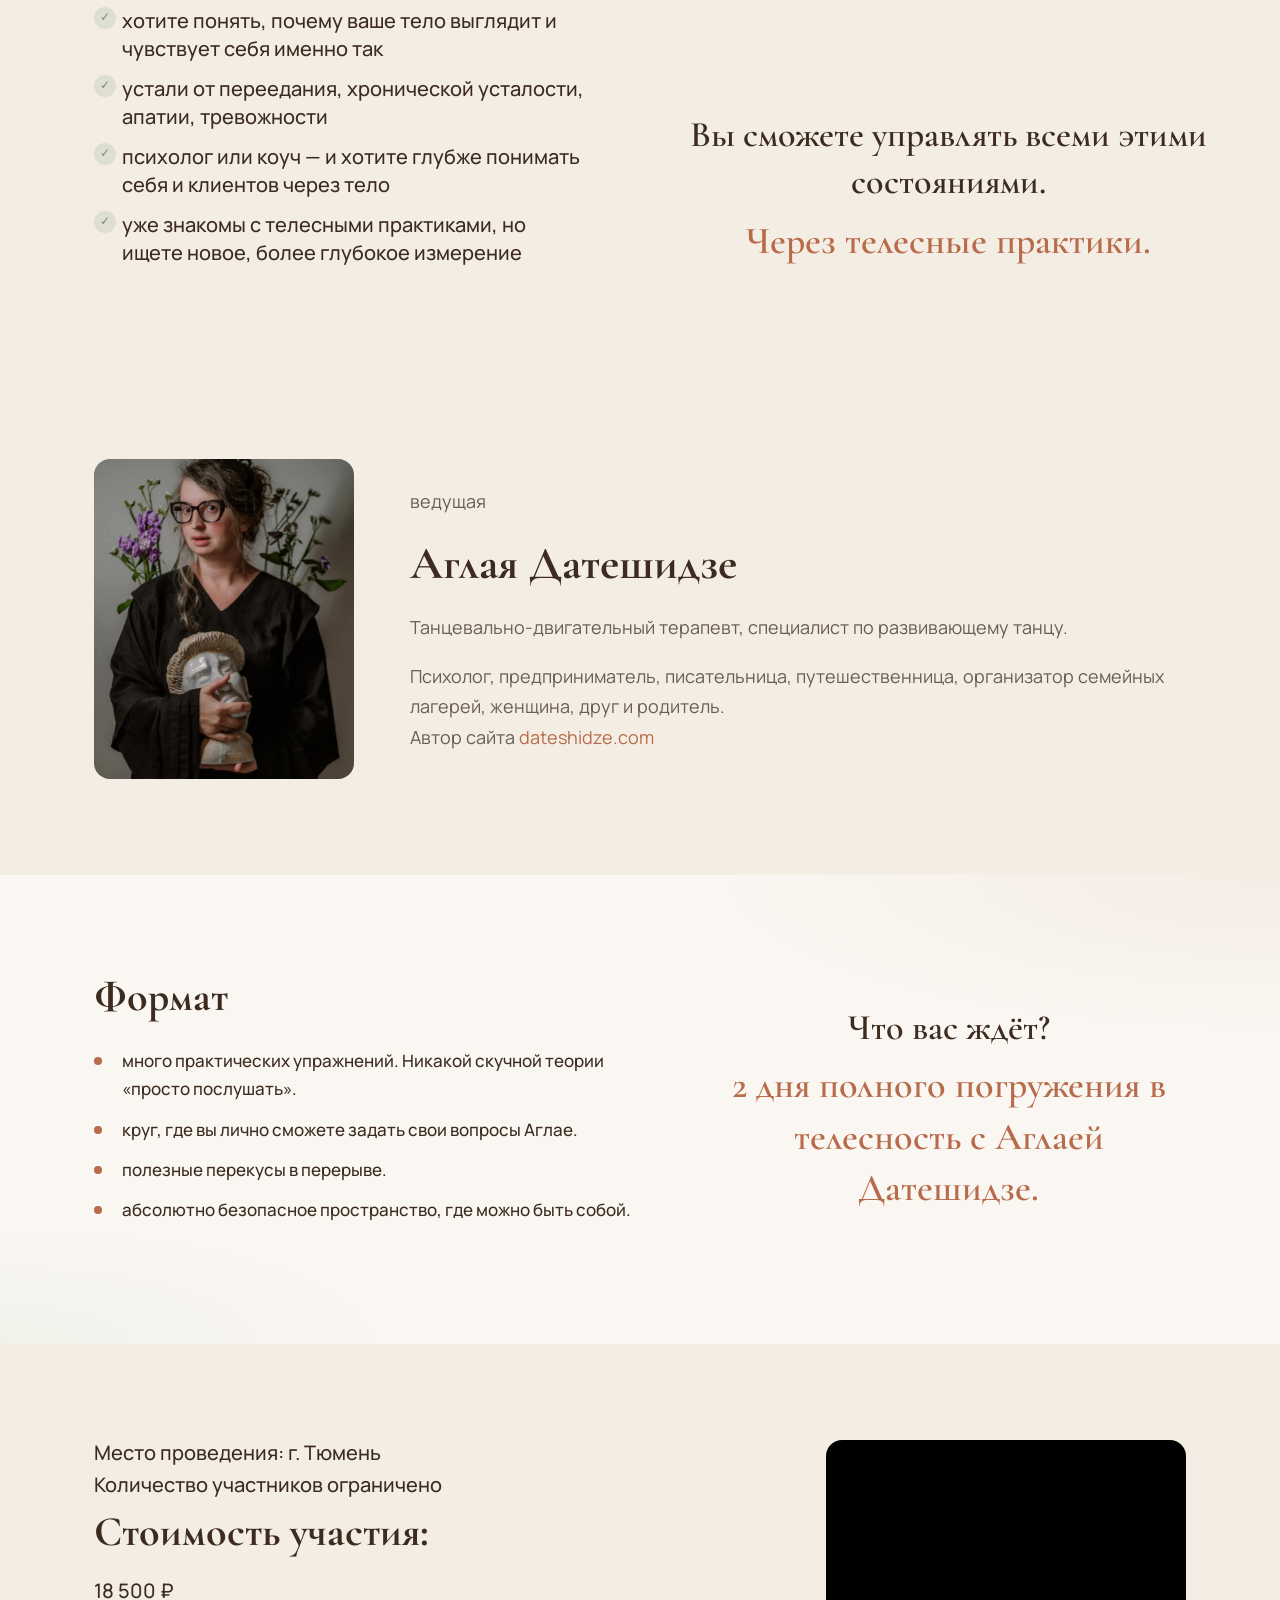
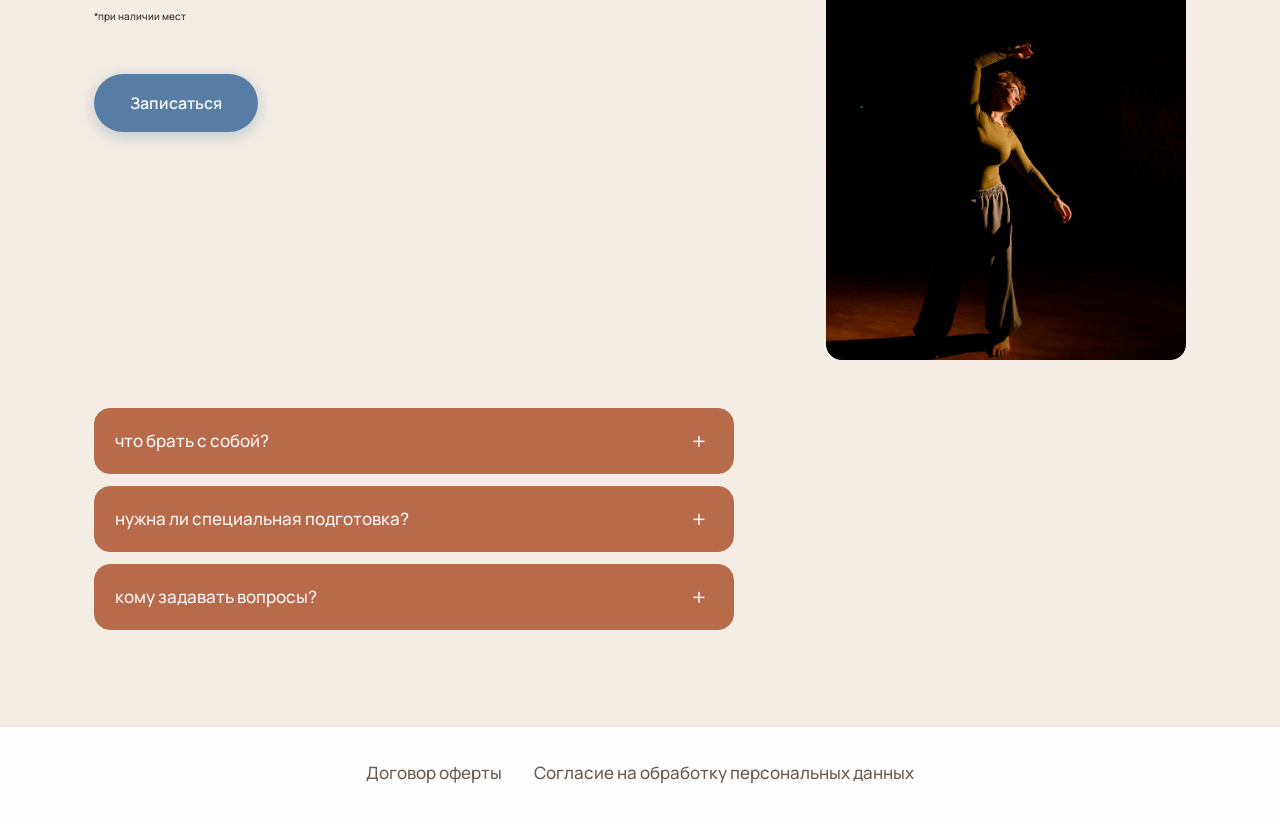
==== commit 81817382: "Update pricing copy and remove early-price references" ====
--- a/index.html
+++ b/index.html
@@ -4,7 +4,7 @@
   <meta charset="UTF-8">
   <meta name="viewport" content="width=device-width, initial-scale=1.0">
   <title>Тело, которое всё вывозит — офлайн-тренинг в Тюмени | Аглая Датешидзе</title>
-  <meta name="description" content="Офлайн-тренинг 26–27 сентября в Тюмени. Телесные практики с Аглаей Датешидзе. Ранняя стоимость 17 000 ₽ до 1 сентября.">
+  <meta name="description" content="Офлайн-тренинг 26–27 сентября в Тюмени. Телесные практики с Аглаей Датешидзе. Стоимость участия 18 500 ₽.">
   <link rel="icon" href="favicon.png" type="image/png" sizes="32x32">
   <link rel="icon" href="favicon.svg" type="image/svg+xml">
   <link rel="apple-touch-icon" href="apple-touch-icon.png" sizes="180x180">
@@ -57,17 +57,10 @@
             <li>2 дня практик офлайн — много упражнений, минимум «просто послушать»</li>
             <li>Круг, где можно задать свои вопросы ведущей</li>
           </ul>
-          <p class="hero__note">Количество мест ограничено · ранняя цена до 1 сентября</p>
+          <p class="hero__note">Количество мест ограничено</p>
         </div>
 
         <aside class="hero__card" aria-label="Информация о тренинге">
-          <div class="hero__card-urgency">Ранняя стоимость</div>
-          <div class="hero__card-price">
-            <span class="hero__card-price-value">17 000 ₽</span>
-            <span class="hero__card-price-old">18 500 ₽</span>
-          </div>
-          <p class="hero__card-price-note">до 1 сентября</p>
-
           <div class="hero__card-divider"></div>
 
           <ul class="hero__card-details">
@@ -212,10 +205,9 @@
             <p class="section__text">Место проведения: г. Тюмень</p>
             <p class="section__text">Количество участников ограничено</p>
             <h2 class="section__title">Стоимость участия:</h2>
-            <p class="section__text">До 1 сентября — 17 000 ₽</p>
-            <p class="section__text">С 1 сентября до 26 сентября — 18 500* ₽</p>
+            <p class="section__text">18 500 ₽</p>
             <p class="section__text price-block__note">*при наличии мест</p>
-            <button class="btn btn--primary btn--lg" data-open-modal>Записаться по ранней стоимости</button>
+            <button class="btn btn--primary btn--lg" data-open-modal>Записаться</button>
           </div>
           <img
             class="price-block__figure reveal-accent"
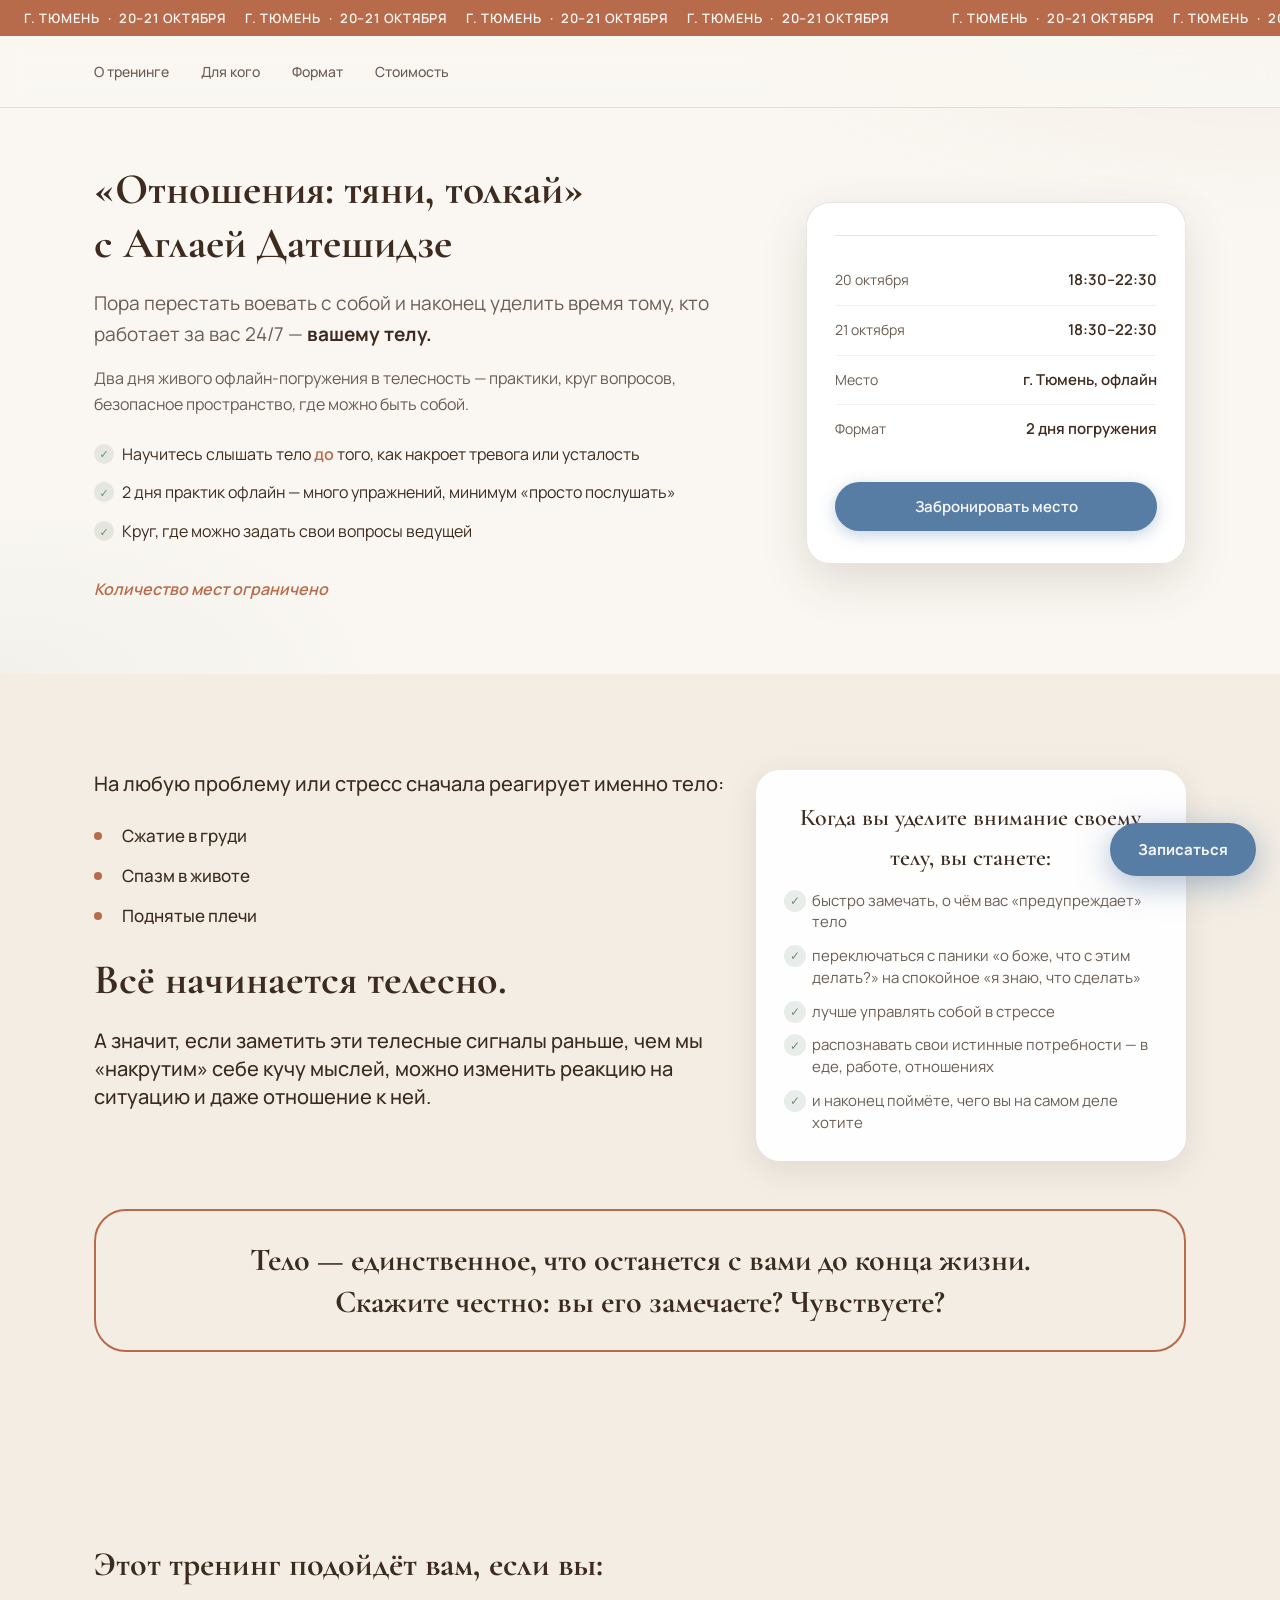
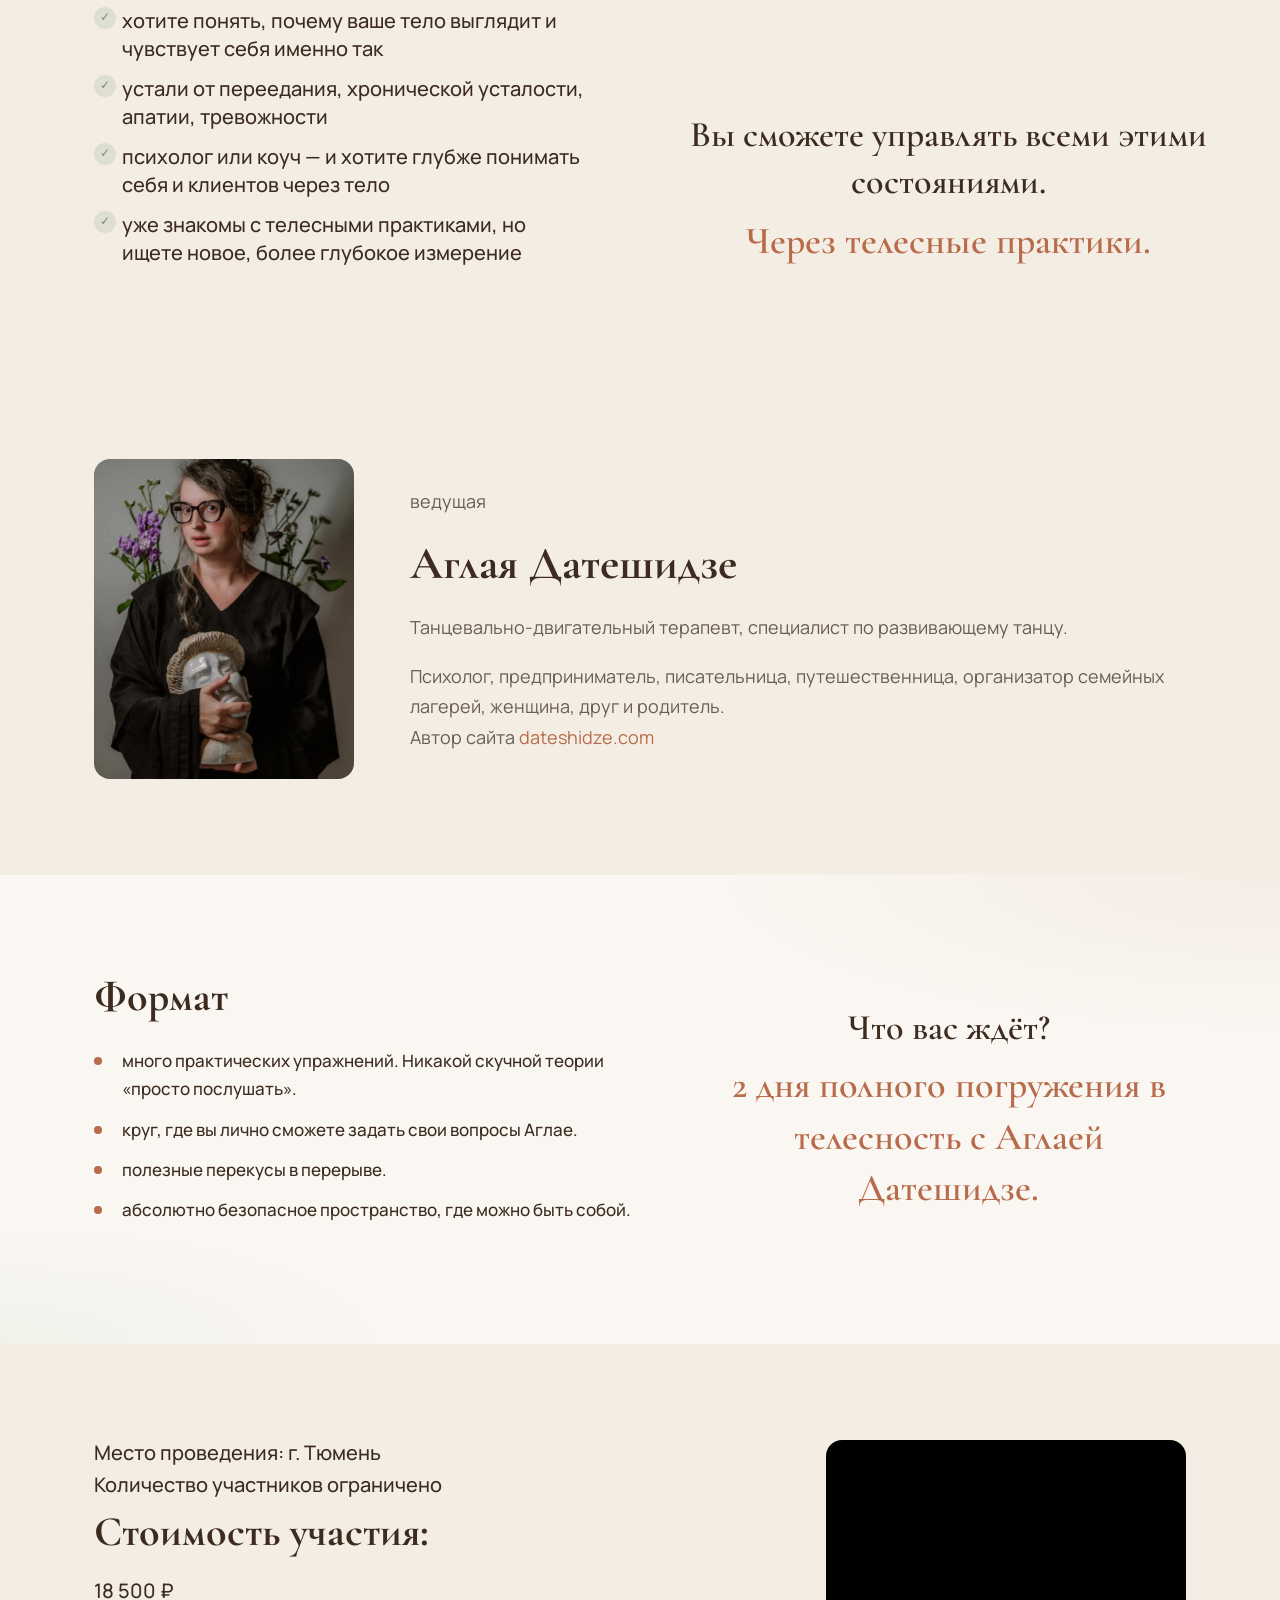
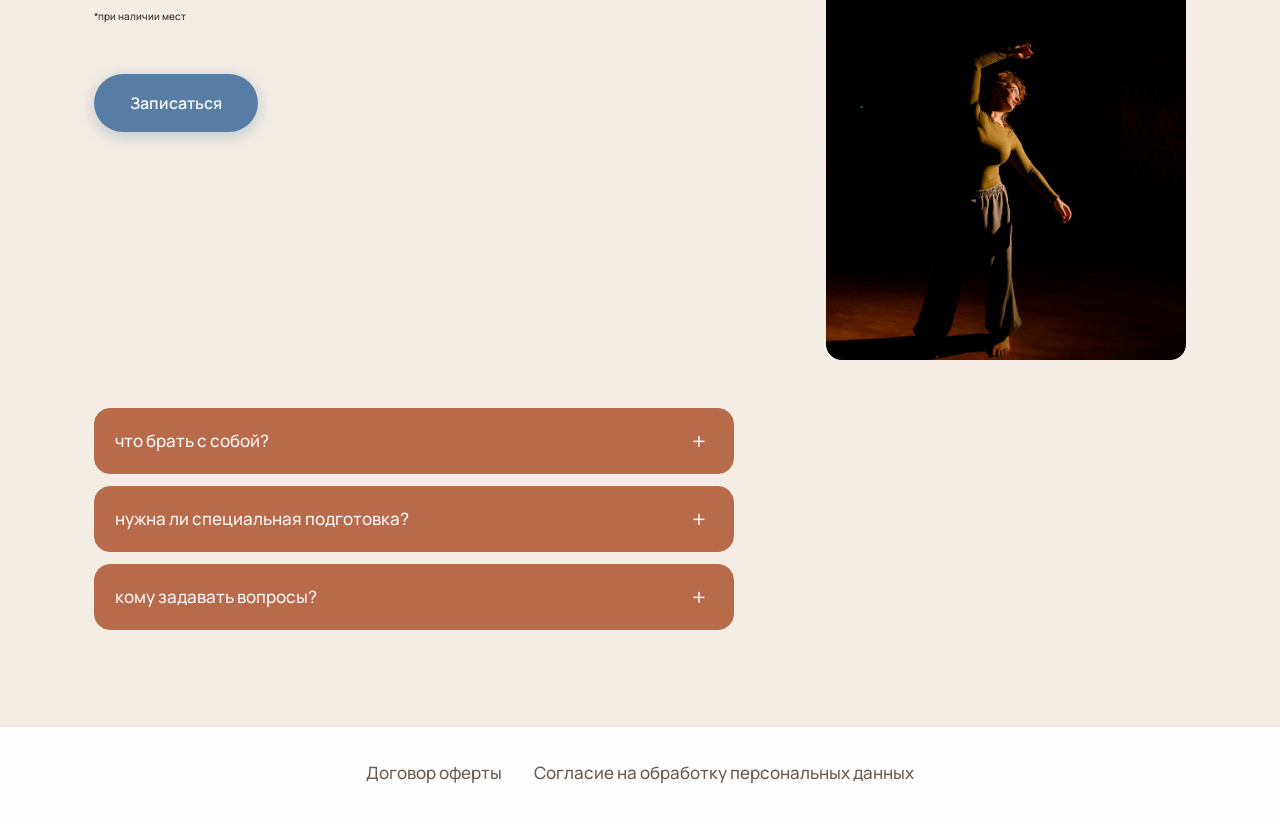
==== commit f67fd45f: "Update event details to "Отношения: тяни, толкай" on Oct 20-21 - index.html: Changed title, meta des" ====
--- a/index.html
+++ b/index.html
@@ -3,8 +3,8 @@
 <head>
   <meta charset="UTF-8">
   <meta name="viewport" content="width=device-width, initial-scale=1.0">
-  <title>Тело, которое всё вывозит — офлайн-тренинг в Тюмени | Аглая Датешидзе</title>
-  <meta name="description" content="Офлайн-тренинг 26–27 сентября в Тюмени. Телесные практики с Аглаей Датешидзе. Стоимость участия 18 500 ₽.">
+  <title>Отношения: тяни, толкай — офлайн-тренинг в Тюмени | Аглая Датешидзе</title>
+  <meta name="description" content="Офлайн-тренинг «Отношения: тяни, толкай» 20–21 октября в Тюмени. Телесные практики с Аглаей Датешидзе. Стоимость участия 18 500 ₽.">
   <link rel="icon" href="favicon.png" type="image/png" sizes="32x32">
   <link rel="icon" href="favicon.svg" type="image/svg+xml">
   <link rel="apple-touch-icon" href="apple-touch-icon.png" sizes="180x180">
@@ -16,8 +16,8 @@
 <body>
   <div class="ticker" aria-hidden="true">
     <div class="ticker__track">
-      <span>г. Тюмень &nbsp;·&nbsp; 26–27 сентября &nbsp;&nbsp;&nbsp; г. Тюмень &nbsp;·&nbsp; 26–27 сентября &nbsp;&nbsp;&nbsp; г. Тюмень &nbsp;·&nbsp; 26–27 сентября &nbsp;&nbsp;&nbsp; г. Тюмень &nbsp;·&nbsp; 26–27 сентября &nbsp;&nbsp;&nbsp;</span>
-      <span>г. Тюмень &nbsp;·&nbsp; 26–27 сентября &nbsp;&nbsp;&nbsp; г. Тюмень &nbsp;·&nbsp; 26–27 сентября &nbsp;&nbsp;&nbsp; г. Тюмень &nbsp;·&nbsp; 26–27 сентября &nbsp;&nbsp;&nbsp; г. Тюмень &nbsp;·&nbsp; 26–27 сентября &nbsp;&nbsp;&nbsp;</span>
+      <span>г. Тюмень &nbsp;·&nbsp; 20–21 октября &nbsp;&nbsp;&nbsp; г. Тюмень &nbsp;·&nbsp; 20–21 октября &nbsp;&nbsp;&nbsp; г. Тюмень &nbsp;·&nbsp; 20–21 октября &nbsp;&nbsp;&nbsp; г. Тюмень &nbsp;·&nbsp; 20–21 октября &nbsp;&nbsp;&nbsp;</span>
+      <span>г. Тюмень &nbsp;·&nbsp; 20–21 октября &nbsp;&nbsp;&nbsp; г. Тюмень &nbsp;·&nbsp; 20–21 октября &nbsp;&nbsp;&nbsp; г. Тюмень &nbsp;·&nbsp; 20–21 октября &nbsp;&nbsp;&nbsp; г. Тюмень &nbsp;·&nbsp; 20–21 октября &nbsp;&nbsp;&nbsp;</span>
     </div>
   </div>
 
@@ -41,7 +41,7 @@
       <div class="container hero__grid">
         <div class="hero__main">
           <h1 class="hero__heading">
-            <span class="hero__heading-title">«Тело, которое всё вывозит»</span>
+            <span class="hero__heading-title">«Отношения: тяни, толкай»</span>
             <span class="hero__heading-meta">с Аглаей Датешидзе</span>
           </h1>
 
@@ -65,12 +65,12 @@
 
           <ul class="hero__card-details">
             <li>
-              <span class="hero__card-label">26 сентября</span>
-              <span class="hero__card-value">13:00–17:00</span>
+              <span class="hero__card-label">20 октября</span>
+              <span class="hero__card-value">18:30–22:30</span>
             </li>
             <li>
-              <span class="hero__card-label">27 сентября</span>
-              <span class="hero__card-value">13:00–17:00</span>
+              <span class="hero__card-label">21 октября</span>
+              <span class="hero__card-value">18:30–22:30</span>
             </li>
             <li>
               <span class="hero__card-label">Место</span>
@@ -316,7 +316,7 @@
     <div class="modal__dialog" role="dialog" aria-labelledby="modal-title">
       <button class="modal__close" data-close-modal aria-label="Закрыть">&times;</button>
       <h2 id="modal-title" class="modal__title">Записаться на тренинг</h2>
-      <p class="modal__subtitle">«Тело, которое всё вывозит» — 26–27 сентября, Тюмень</p>
+      <p class="modal__subtitle">«Отношения: тяни, толкай» — 20–21 октября, Тюмень</p>
       <p class="modal__hint">Выберите удобный мессенджер для связи</p>
       <div class="messenger-picker">
         <a class="messenger-btn messenger-btn--max" data-messenger="max" target="_blank" rel="noopener noreferrer" hidden>
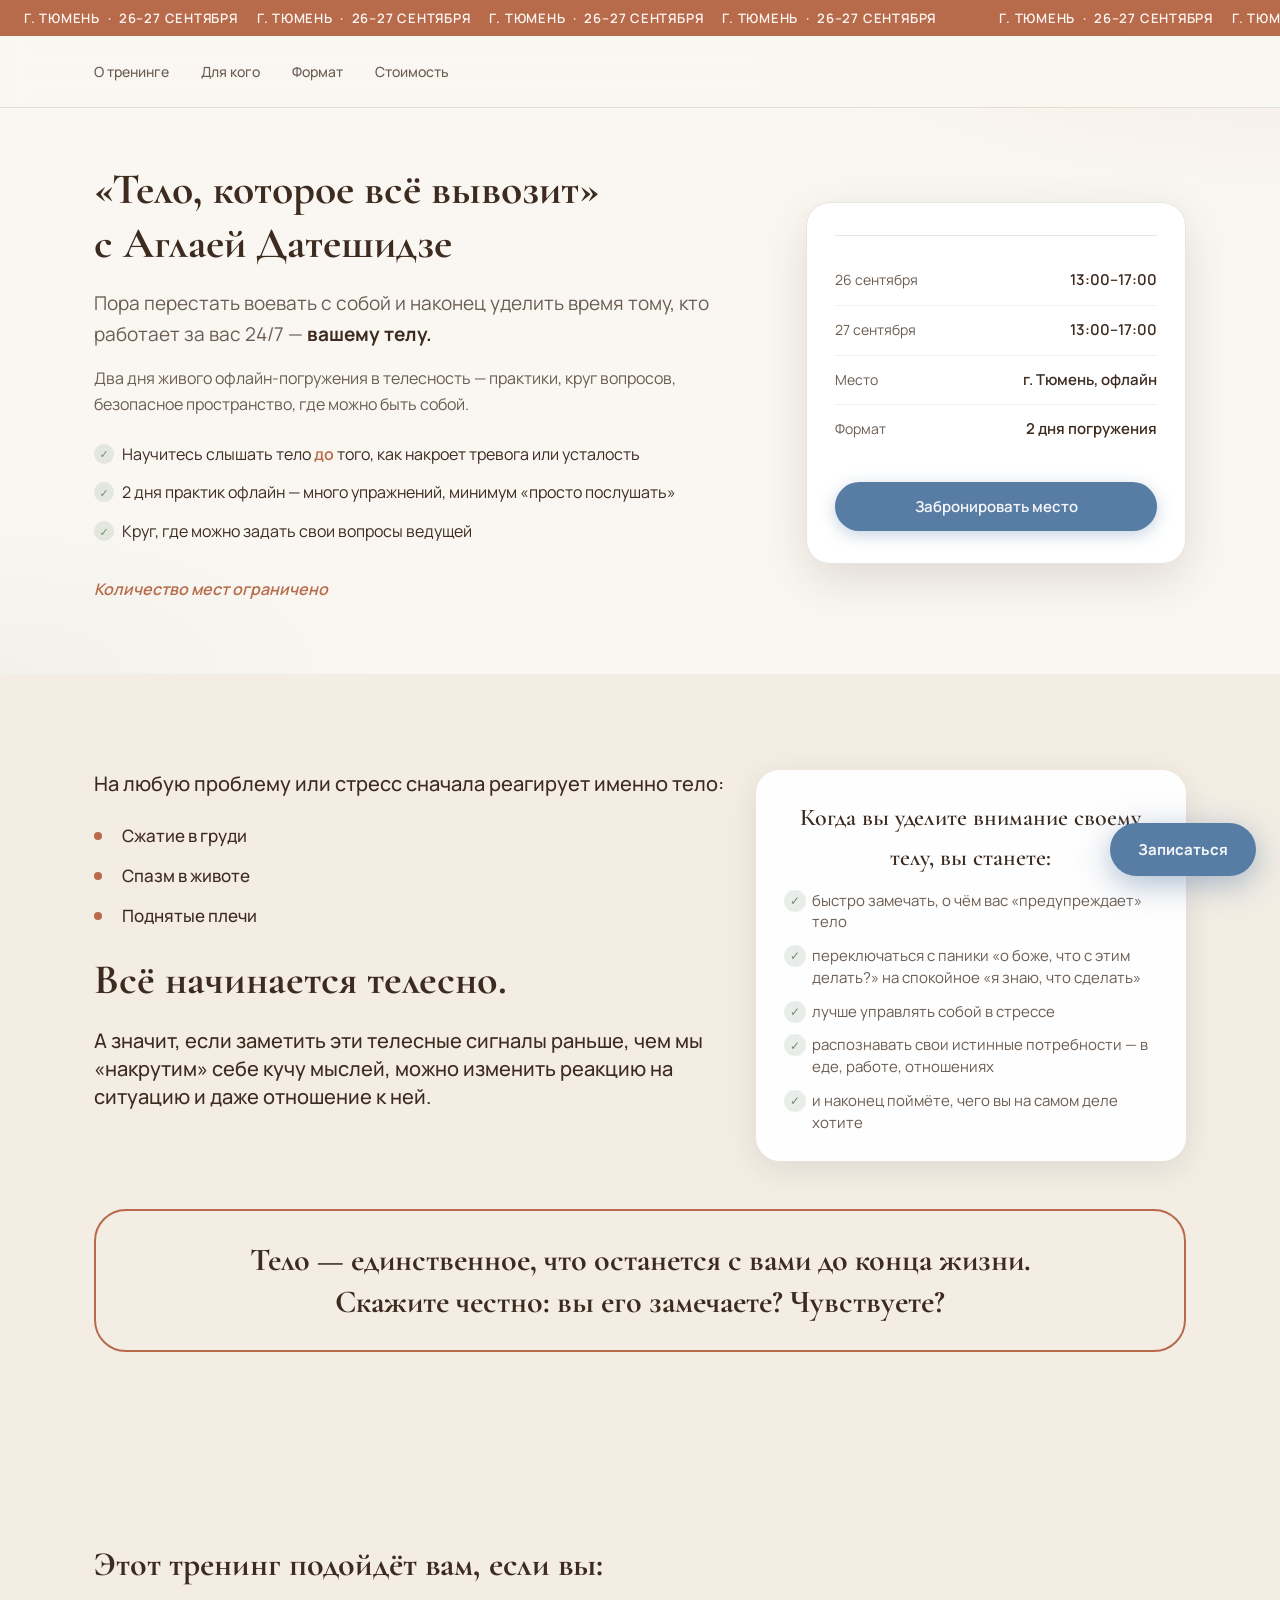
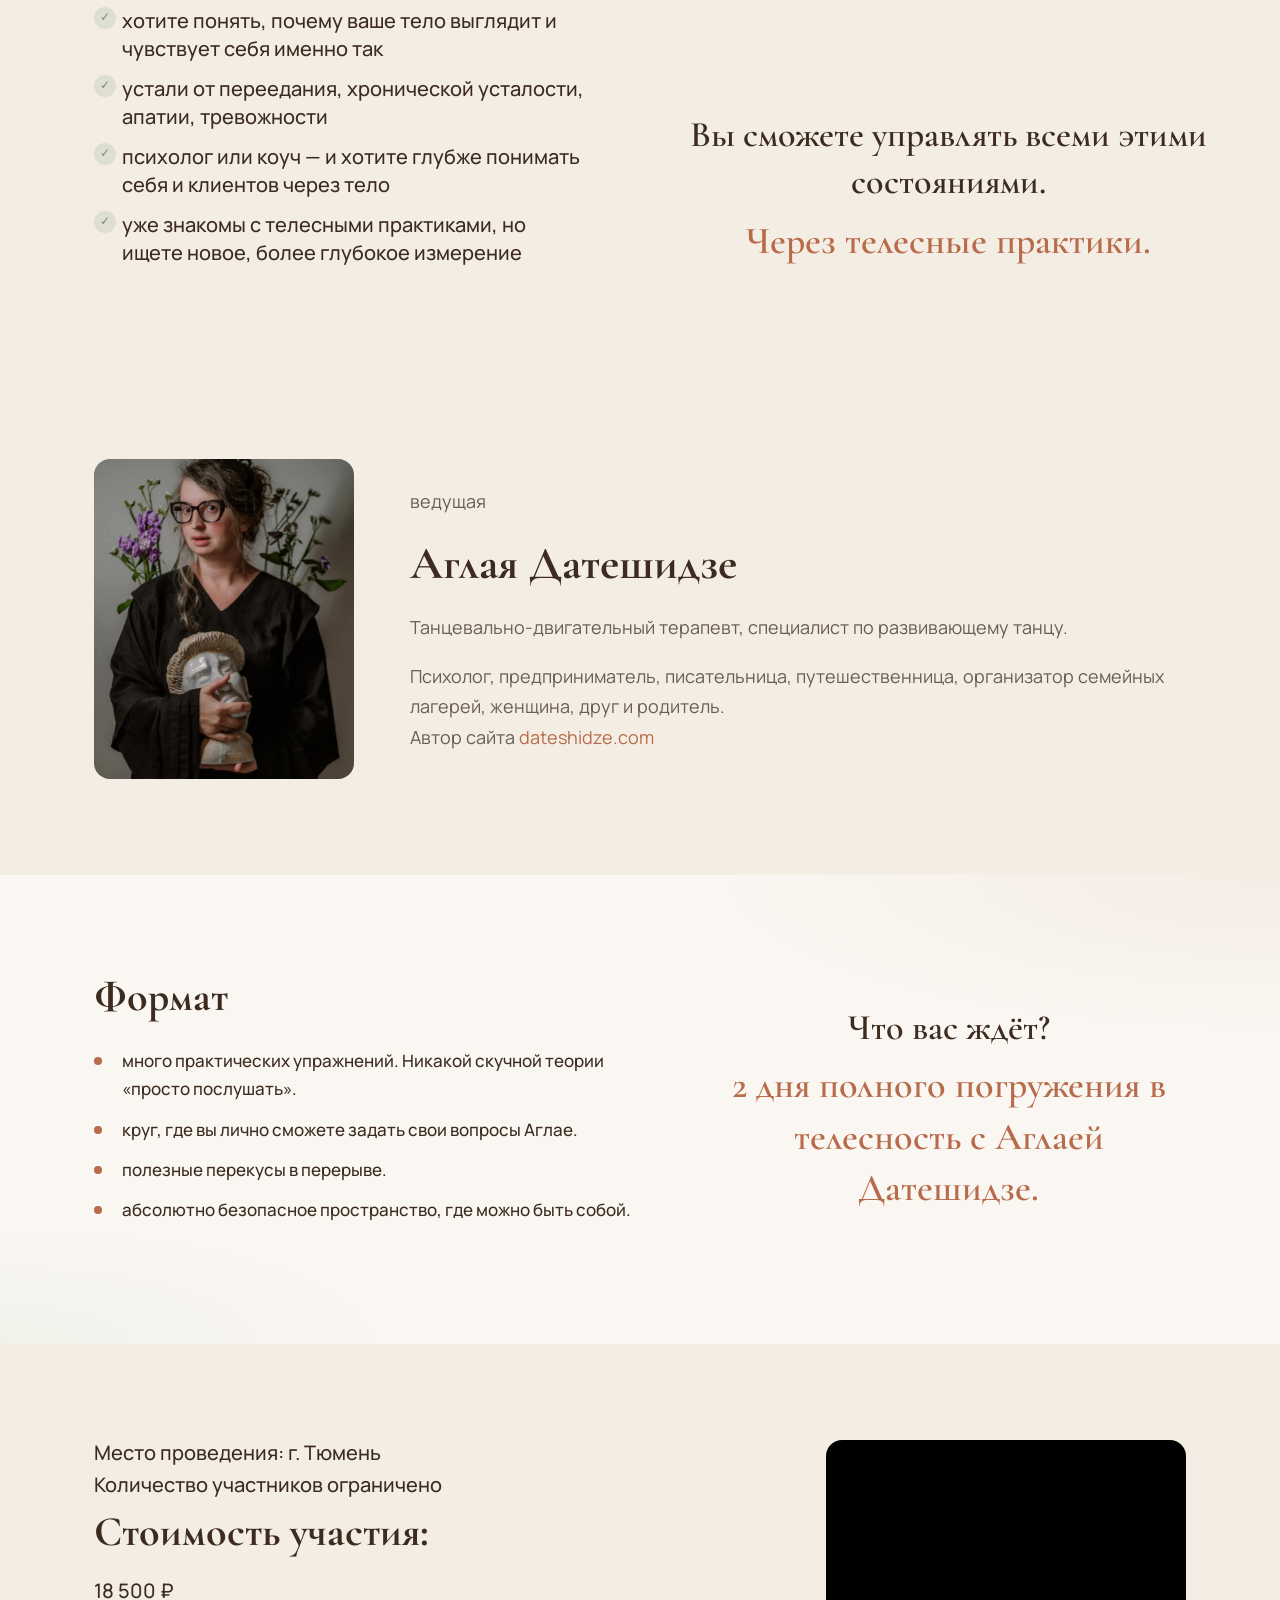
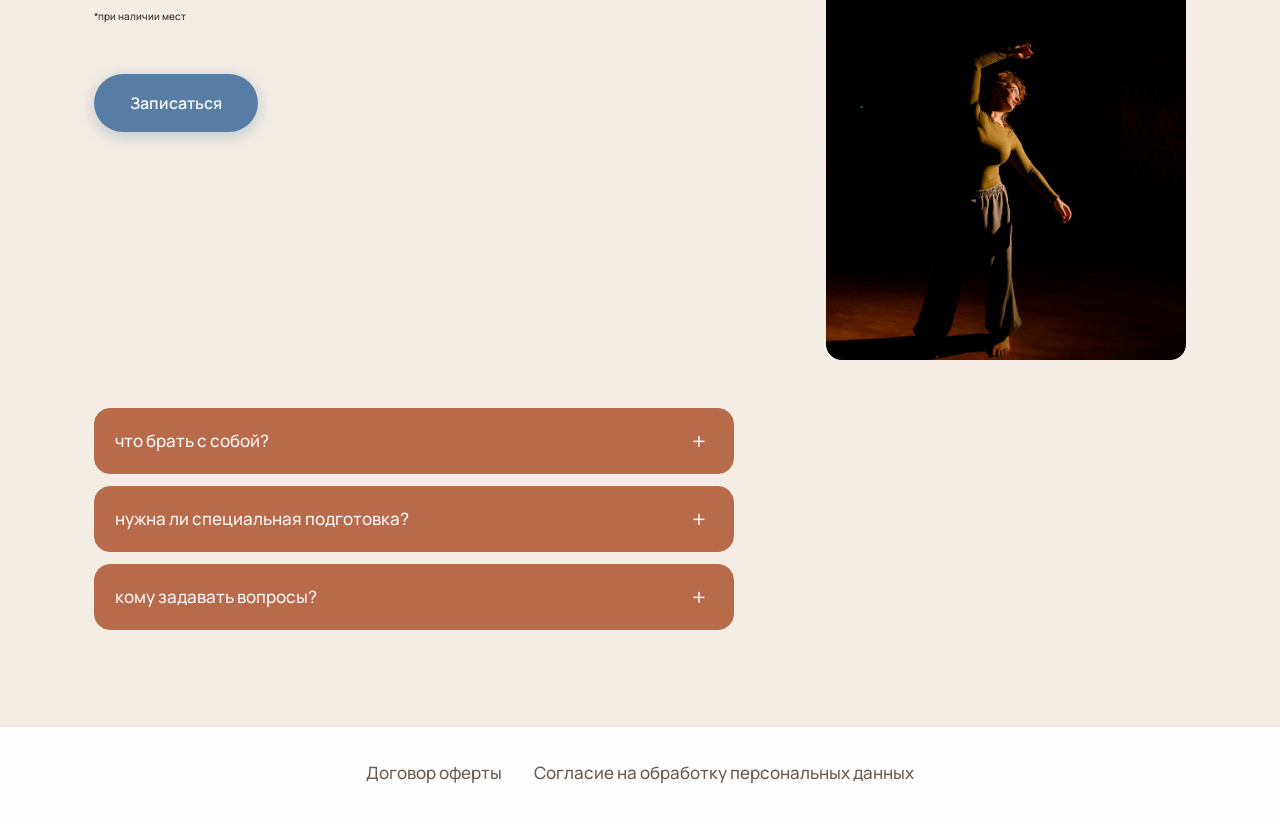
==== commit 4904acf9: "Revert "Update from task 68966dc1-0913-47c4-a7de-b17576f16af8"" ====
--- a/index.html
+++ b/index.html
@@ -3,8 +3,8 @@
 <head>
   <meta charset="UTF-8">
   <meta name="viewport" content="width=device-width, initial-scale=1.0">
-  <title>Отношения: тяни, толкай — офлайн-тренинг в Тюмени | Аглая Датешидзе</title>
-  <meta name="description" content="Офлайн-тренинг «Отношения: тяни, толкай» 20–21 октября в Тюмени. Телесные практики с Аглаей Датешидзе. Стоимость участия 18 500 ₽.">
+  <title>Тело, которое всё вывозит — офлайн-тренинг в Тюмени | Аглая Датешидзе</title>
+  <meta name="description" content="Офлайн-тренинг 26–27 сентября в Тюмени. Телесные практики с Аглаей Датешидзе. Стоимость участия 18 500 ₽.">
   <link rel="icon" href="favicon.png" type="image/png" sizes="32x32">
   <link rel="icon" href="favicon.svg" type="image/svg+xml">
   <link rel="apple-touch-icon" href="apple-touch-icon.png" sizes="180x180">
@@ -16,8 +16,8 @@
 <body>
   <div class="ticker" aria-hidden="true">
     <div class="ticker__track">
-      <span>г. Тюмень &nbsp;·&nbsp; 20–21 октября &nbsp;&nbsp;&nbsp; г. Тюмень &nbsp;·&nbsp; 20–21 октября &nbsp;&nbsp;&nbsp; г. Тюмень &nbsp;·&nbsp; 20–21 октября &nbsp;&nbsp;&nbsp; г. Тюмень &nbsp;·&nbsp; 20–21 октября &nbsp;&nbsp;&nbsp;</span>
-      <span>г. Тюмень &nbsp;·&nbsp; 20–21 октября &nbsp;&nbsp;&nbsp; г. Тюмень &nbsp;·&nbsp; 20–21 октября &nbsp;&nbsp;&nbsp; г. Тюмень &nbsp;·&nbsp; 20–21 октября &nbsp;&nbsp;&nbsp; г. Тюмень &nbsp;·&nbsp; 20–21 октября &nbsp;&nbsp;&nbsp;</span>
+      <span>г. Тюмень &nbsp;·&nbsp; 26–27 сентября &nbsp;&nbsp;&nbsp; г. Тюмень &nbsp;·&nbsp; 26–27 сентября &nbsp;&nbsp;&nbsp; г. Тюмень &nbsp;·&nbsp; 26–27 сентября &nbsp;&nbsp;&nbsp; г. Тюмень &nbsp;·&nbsp; 26–27 сентября &nbsp;&nbsp;&nbsp;</span>
+      <span>г. Тюмень &nbsp;·&nbsp; 26–27 сентября &nbsp;&nbsp;&nbsp; г. Тюмень &nbsp;·&nbsp; 26–27 сентября &nbsp;&nbsp;&nbsp; г. Тюмень &nbsp;·&nbsp; 26–27 сентября &nbsp;&nbsp;&nbsp; г. Тюмень &nbsp;·&nbsp; 26–27 сентября &nbsp;&nbsp;&nbsp;</span>
     </div>
   </div>
 
@@ -41,7 +41,7 @@
       <div class="container hero__grid">
         <div class="hero__main">
           <h1 class="hero__heading">
-            <span class="hero__heading-title">«Отношения: тяни, толкай»</span>
+            <span class="hero__heading-title">«Тело, которое всё вывозит»</span>
             <span class="hero__heading-meta">с Аглаей Датешидзе</span>
           </h1>
 
@@ -65,12 +65,12 @@
 
           <ul class="hero__card-details">
             <li>
-              <span class="hero__card-label">20 октября</span>
-              <span class="hero__card-value">18:30–22:30</span>
+              <span class="hero__card-label">26 сентября</span>
+              <span class="hero__card-value">13:00–17:00</span>
             </li>
             <li>
-              <span class="hero__card-label">21 октября</span>
-              <span class="hero__card-value">18:30–22:30</span>
+              <span class="hero__card-label">27 сентября</span>
+              <span class="hero__card-value">13:00–17:00</span>
             </li>
             <li>
               <span class="hero__card-label">Место</span>
@@ -316,7 +316,7 @@
     <div class="modal__dialog" role="dialog" aria-labelledby="modal-title">
       <button class="modal__close" data-close-modal aria-label="Закрыть">&times;</button>
       <h2 id="modal-title" class="modal__title">Записаться на тренинг</h2>
-      <p class="modal__subtitle">«Отношения: тяни, толкай» — 20–21 октября, Тюмень</p>
+      <p class="modal__subtitle">«Тело, которое всё вывозит» — 26–27 сентября, Тюмень</p>
       <p class="modal__hint">Выберите удобный мессенджер для связи</p>
       <div class="messenger-picker">
         <a class="messenger-btn messenger-btn--max" data-messenger="max" target="_blank" rel="noopener noreferrer" hidden>
